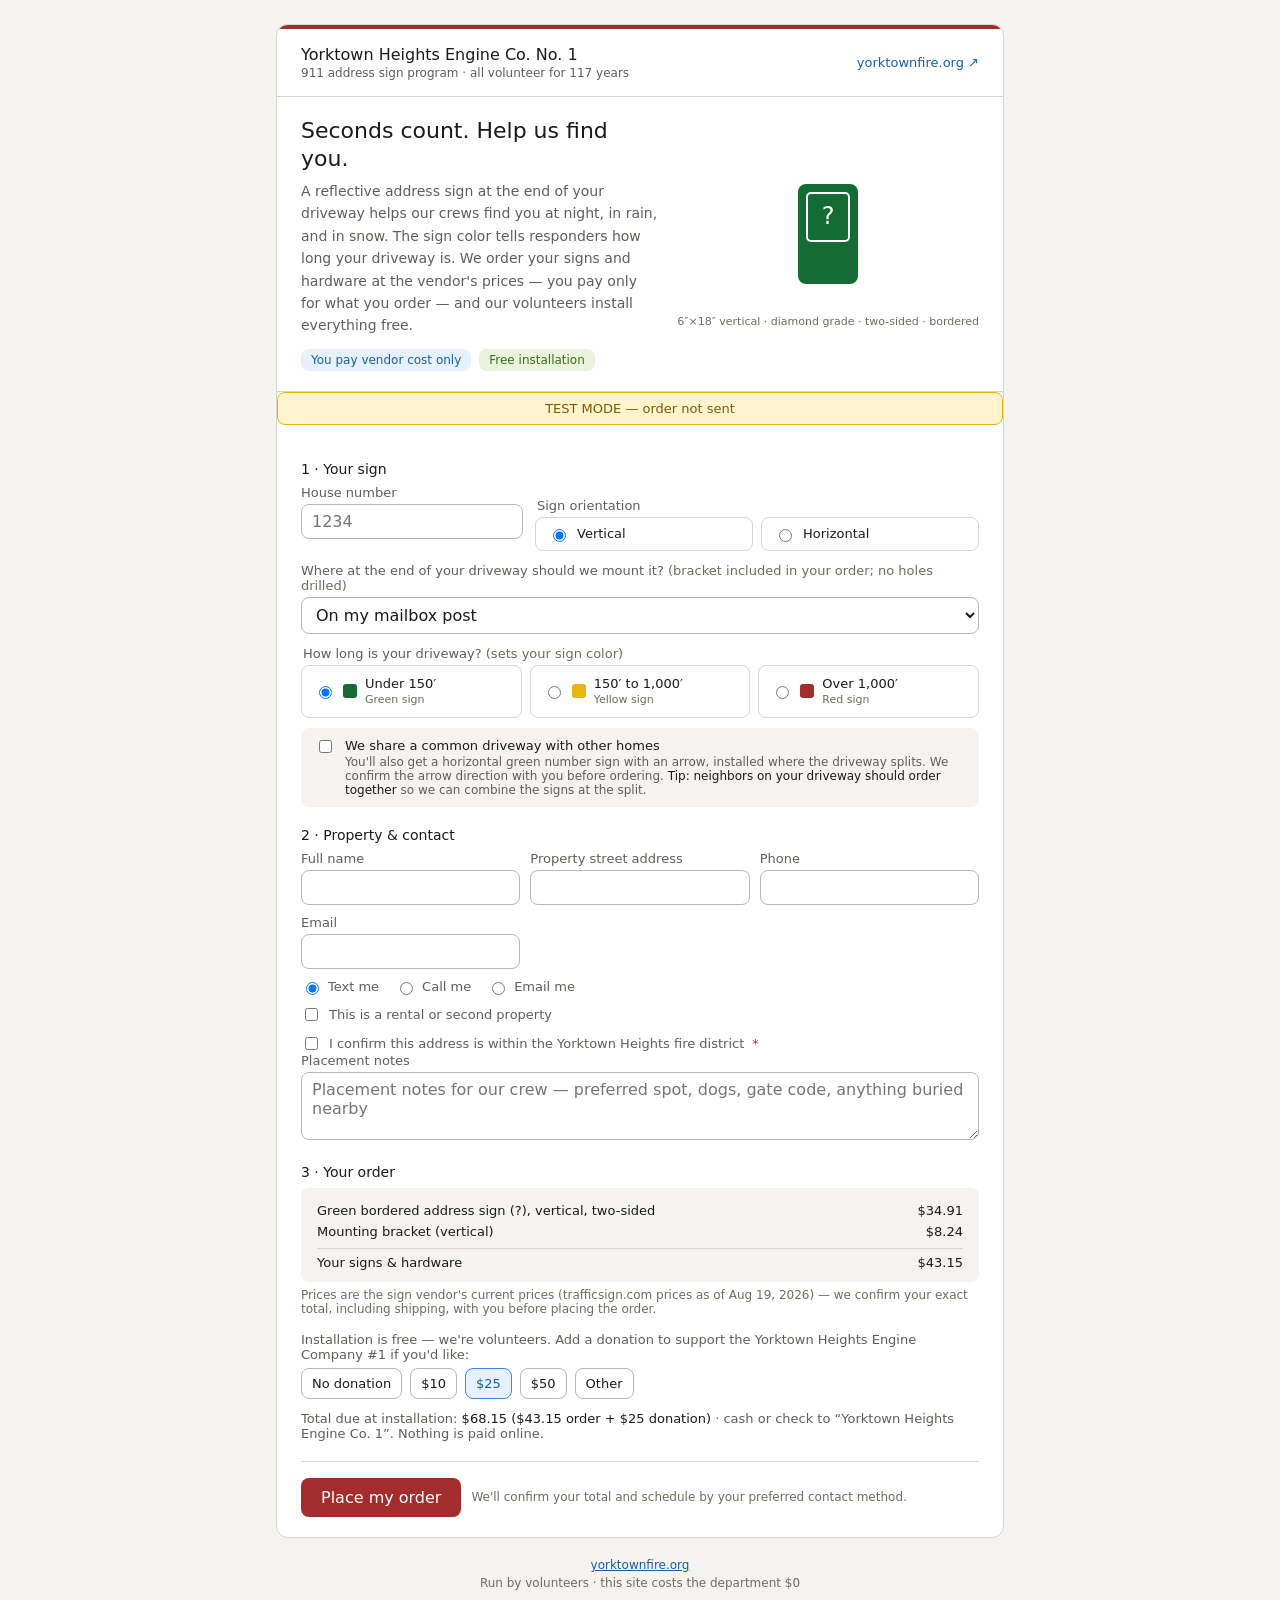
==== index.html @ a224de1f "Make blue relay markers an optional purchase Markers were added automatically to every yellow- and r" ====
<!doctype html>
<html lang="en">
<head>
<meta charset="utf-8">
<meta name="viewport" content="width=device-width, initial-scale=1">
<title>911 Address Signs — Yorktown Heights Engine Co. No. 1</title>
<meta name="description" content="Order a reflective 911 address sign for your driveway from Yorktown Heights Engine Co. No. 1. You pay vendor cost only — installation is free.">
<link rel="icon" href="data:image/svg+xml,%3Csvg xmlns='http://www.w3.org/2000/svg' viewBox='0 0 32 32'%3E%3Crect x='10' y='2' width='12' height='28' rx='2' fill='%23156B34'/%3E%3Crect x='12' y='4' width='8' height='24' rx='1' fill='none' stroke='%23fff' stroke-width='1.5'/%3E%3C/svg%3E">
<link rel="stylesheet" href="css/styles.css">
</head>
<body>

<noscript>
  <div class="noscript-banner" role="alert">
    Ordering a sign needs JavaScript turned on in your browser. Please enable JavaScript, or
    <a href="https://www.yorktownfire.org">contact the department directly</a> to place your order another way.
  </div>
</noscript>

<div class="hp" aria-hidden="true">
  <label for="contact_website">Leave this field blank</label>
  <input type="text" name="contact_website" id="contact_website" tabindex="-1" autocomplete="off" aria-hidden="true">
</div>

<div class="page">
  <div class="card">

    <header class="site-header">
      <div class="site-header-text">
        <p class="site-header-title">Yorktown Heights Engine Co. No. 1</p>
        <p class="site-header-tag">911 address sign program &middot; all volunteer for 117 years</p>
      </div>
      <a class="site-header-link" href="https://www.yorktownfire.org">yorktownfire.org ↗</a>
    </header>

    <section class="hero">
      <div class="hero-intro">
        <h1 class="hero-title">Seconds count. Help us find you.</h1>
        <p class="hero-copy">A reflective address sign at the end of your driveway helps our crews find you at night, in rain, and in snow. The sign color tells responders how long your driveway is. We order your signs and hardware at the vendor's prices &mdash; you pay only for what you order &mdash; and our volunteers install everything free.</p>
        <div class="hero-badges">
          <span class="badge badge-accent">You pay vendor cost only</span>
          <span class="badge badge-success">Free installation</span>
        </div>
      </div>
      <div class="hero-preview">
        <div class="preview-wrap">
          <div id="signprev" class="sign-preview" aria-hidden="true"></div>
        </div>
        <p id="prevcap" class="preview-caption">6&Prime;&times;18&Prime; vertical &middot; diamond grade &middot; two-sided &middot; bordered</p>
      </div>
    </section>

    <form id="orderform" class="order-form" novalidate>

      <section class="form-section">
        <h2 class="section-title">1 &middot; Your sign</h2>

        <div class="field-row">
          <div class="field field-narrow">
            <label class="field-label" for="hnum">House number</label>
            <input id="hnum" name="hnum" type="text" placeholder="1234" maxlength="5" autocomplete="off">
            <p class="field-err" data-for="hnum" hidden></p>
          </div>

          <fieldset class="field field-wide radio-fieldset">
            <legend class="field-label">Sign orientation</legend>
            <div class="radio-group">
              <label class="radio-option">
                <input type="radio" name="orient" value="v" checked> Vertical
              </label>
              <label class="radio-option">
                <input type="radio" name="orient" value="h"> Horizontal
              </label>
            </div>
          </fieldset>
        </div>

        <p id="digitwarn" class="warn-text" hidden aria-live="polite">5-digit numbers don't fit the vertical sign at 4&Prime; characters &mdash; we suggest horizontal.</p>

        <div class="field field-full">
          <label class="field-label" for="mount">Where at the end of your driveway should we mount it? <span class="muted">(bracket included in your order; no holes drilled)</span></label>
          <select id="mount" name="mount">
            <option value="mailbox">On my mailbox post</option>
            <option value="existing">On an existing post</option>
            <option value="newpost">I need a post &mdash; add one to my order (+$37.80)</option>
          </select>
        </div>

        <fieldset class="field field-full tier-fieldset">
          <legend class="field-label">How long is your driveway? <span class="muted">(sets your sign color)</span></legend>
          <div class="tier-grid">
            <label class="tier-option">
              <input type="radio" name="tier" value="green" checked>
              <span class="tier-swatch tier-swatch-green"></span>
              <span class="tier-copy">Under 150&prime;<span class="tier-sub">Green sign</span></span>
            </label>
            <label class="tier-option">
              <input type="radio" name="tier" value="yellow">
              <span class="tier-swatch tier-swatch-yellow"></span>
              <span class="tier-copy">150&prime; to 1,000&prime;<span class="tier-sub">Yellow sign</span></span>
            </label>
            <label class="tier-option">
              <input type="radio" name="tier" value="red">
              <span class="tier-swatch tier-swatch-red"></span>
              <span class="tier-copy">Over 1,000&prime;<span class="tier-sub">Red sign</span></span>
            </label>
          </div>
        </fieldset>

        <div id="lenwrap" class="conditional" hidden>
          <label class="field-label" for="dlen">Approximate driveway length (feet)</label>
          <input id="dlen" name="dlen" type="number" min="150" max="20000" step="50" placeholder="e.g. 1400" class="field-medium">
          <p class="field-err" data-for="dlen" hidden></p>
        </div>

        <div id="markerwrap" class="marker-offer" hidden>
          <label class="marker-offer-label">
            <input type="checkbox" id="markers" name="markers">
            <span class="marker-offer-copy">
              <span class="marker-offer-head">Add blue relay markers &mdash; <span id="markercount"></span>, <span id="markerprice"></span></span>
              <span class="marker-offer-body">Recommended for driveways this long. One engine can't push water all the way up a long driveway, so crews relay-pump: one engine at the road, another partway in. These blue markers sit every 1,000 feet and show arriving crews exactly where to set up, instead of guessing in the dark.</span>
              <span class="marker-offer-detail" id="markerdetail"></span>
            </span>
          </label>
        </div>

        <label class="checkbox-row">
          <input type="checkbox" id="shared" name="shared">
          <span class="checkbox-copy">We share a common driveway with other homes
            <span class="checkbox-sub">You'll also get a horizontal green number sign with an arrow, installed where the driveway splits. We confirm the arrow direction with you before ordering. <span class="checkbox-tip">Tip: neighbors on your driveway should order together</span> so we can combine the signs at the split.</span>
          </span>
        </label>
        <div id="sharedwrap" class="conditional" hidden>
          <label class="field-label" for="sharednums">House numbers sharing your driveway (if you know them)</label>
          <input type="text" id="sharednums" name="sharednums" maxlength="100" placeholder="e.g. 1236, 1238" class="field-full">
        </div>
      </section>

      <section class="form-section">
        <h2 class="section-title">2 &middot; Property &amp; contact</h2>

        <div class="contact-grid">
          <div class="field">
            <label class="field-label" for="fullname">Full name</label>
            <input type="text" id="fullname" name="fullname" autocomplete="name">
            <p class="field-err" data-for="fullname" hidden></p>
          </div>
          <div class="field">
            <label class="field-label" for="addr">Property street address</label>
            <input type="text" id="addr" name="addr" autocomplete="street-address">
            <p class="field-err" data-for="addr" hidden></p>
          </div>
          <div class="field">
            <label class="field-label" for="phone">Phone</label>
            <input type="tel" id="phone" name="phone" autocomplete="tel">
            <p class="field-err" data-for="phone" hidden></p>
          </div>
          <div class="field">
            <label class="field-label" for="email">Email</label>
            <input type="email" id="email" name="email" autocomplete="email">
            <p class="field-err" data-for="email" hidden></p>
          </div>
        </div>

        <fieldset class="contact-method-fieldset">
          <legend class="sr-only">Preferred contact method</legend>
          <div class="contact-method-row">
            <label class="radio-inline"><input type="radio" name="contactm" value="text" checked> Text me</label>
            <label class="radio-inline"><input type="radio" name="contactm" value="call"> Call me</label>
            <label class="radio-inline"><input type="radio" name="contactm" value="email"> Email me</label>
          </div>
        </fieldset>

        <label class="checkbox-inline">
          <input type="checkbox" id="rental" name="rental"> This is a rental or second property
        </label>
        <label class="checkbox-inline">
          <input type="checkbox" id="attest" name="attest"> I confirm this address is within the Yorktown Heights fire district <span class="required-mark">*</span>
        </label>
        <p class="field-err" data-for="attest" hidden></p>

        <div class="field field-full">
          <label class="field-label" for="notes">Placement notes</label>
          <textarea id="notes" name="notes" maxlength="1000" placeholder="Placement notes for our crew — preferred spot, dogs, gate code, anything buried nearby"></textarea>
        </div>
      </section>

      <section class="form-section">
        <h2 class="section-title">3 &middot; Your order</h2>

        <div id="summary" class="summary-box" aria-live="polite"></div>
        <p class="price-note">Prices are the sign vendor's current prices<span id="pricesasof"></span> &mdash; we confirm your exact total, including shipping, with you before placing the order.</p>

        <p class="donation-intro">Installation is free &mdash; we're volunteers. Add a donation to support the Yorktown Heights Engine Company #1 if you'd like:</p>
        <div id="dtiers" class="donation-tiers" role="group" aria-label="Donation amount">
          <button type="button" class="donation-btn" data-d="0">No donation</button>
          <button type="button" class="donation-btn" data-d="10">$10</button>
          <button type="button" class="donation-btn" data-d="25" id="defdon">$25</button>
          <button type="button" class="donation-btn" data-d="50">$50</button>
          <button type="button" class="donation-btn" data-d="-1">Other</button>
        </div>
        <div class="field field-medium">
          <label class="field-label sr-only" for="donother">Custom donation amount</label>
          <input type="number" id="donother" name="donother" min="1" max="10000" placeholder="Custom amount $" hidden>
          <p class="field-err" data-for="donother" hidden></p>
        </div>

        <p class="total-line">Total due at installation: <span id="total" aria-live="polite"></span> &middot; cash or check to &ldquo;Yorktown Heights Engine Co. 1&rdquo;. Nothing is paid online.</p>
      </section>

      <div id="formerr" class="form-err" hidden aria-live="polite"></div>

      <div class="submit-row">
        <button type="submit" id="submitbtn" class="submit-btn">Place my order</button>
        <span class="submit-help">We'll confirm your total and schedule by your preferred contact method.</span>
      </div>

      <div id="successpanel" class="success-panel" hidden aria-live="polite">
        <h2 class="success-heading">Order received &mdash; thank you</h2>
        <p class="success-orderid">Order <strong id="successOrderId"></strong></p>
        <ul id="successItems" class="success-items"></ul>
        <p class="success-next"><strong>What happens next:</strong> we'll confirm your exact total, including shipping, before we place your vendor order. Payment is cash or check at installation, payable to &ldquo;Yorktown Heights Engine Co. 1.&rdquo; We'll reach out using your preferred contact method to schedule.</p>
        <p id="paylink" class="success-paylink" hidden></p>
      </div>

      <div id="softpanel" class="soft-panel" hidden aria-live="polite">
        <h2 class="soft-heading">Order submitted</h2>
        <p>Your order looks like it went through, but we couldn't confirm it right away. If you don't get a confirmation email within 15 minutes, please <span id="softContactFallback"></span>get in touch so we can make sure it was received.</p>
      </div>

    </form>
  </div>

  <footer class="site-footer">
    <a href="https://www.yorktownfire.org">yorktownfire.org</a>
    <p>Run by volunteers &middot; this site costs the department $0</p>
  </footer>
</div>

<script src="js/config.js"></script>
<script src="js/app.js" defer></script>
</body>
</html>
---- css/styles.css ----
/* ============================================================
   YHEC1 911 Address Sign Portal — styles
   Mobile-first. Colors match approved mockup v4.
   ============================================================ */

:root {
  --surface-1: #f4f3ef;
  --surface-2: #fff;
  --border: #d7d5cd;
  --border-strong: #b9b7ae;
  --border-accent: #378ADD;
  --bg-accent: #E6F1FB;
  --text-accent: #185FA5;
  --bg-success: #EAF3DE;
  --text-success: #3B6D11;
  --text-primary: #1a1a18;
  --text-secondary: #5f5e5a;
  --text-muted: #6e6c60; /* darkened from mockup's #8a887f to clear 4.5:1 AA on white at small sizes */
  --text-warning: #854F0B;
  --text-danger: #A32D2D;
  --radius: 8px;

  --tier-green: #156B34;
  --tier-yellow: #E8B60A;
  --tier-red: #A32D2D;
}

* { box-sizing: border-box; }

html { -webkit-text-size-adjust: 100%; }

body {
  margin: 0;
  font-family: system-ui, -apple-system, "Segoe UI", Roboto, sans-serif;
  color: var(--text-primary);
  background: var(--surface-1);
  overflow-x: hidden;
}

a { color: var(--text-accent); }

.sr-only {
  position: absolute;
  width: 1px; height: 1px;
  padding: 0; margin: -1px;
  overflow: hidden;
  clip: rect(0, 0, 0, 0);
  white-space: nowrap;
  border: 0;
}

/* focus visibility */
a:focus-visible,
button:focus-visible,
input:focus-visible,
select:focus-visible,
textarea:focus-visible {
  outline: 3px solid var(--border-accent);
  outline-offset: 2px;
}

/* ---------- noscript banner ---------- */

.noscript-banner {
  background: var(--text-danger);
  color: #fff;
  text-align: center;
  padding: 12px 16px;
  font-size: 14px;
}
.noscript-banner a { color: #fff; text-decoration: underline; }

/* ---------- honeypot (off-screen, not display:none) ---------- */

.hp {
  position: absolute;
  left: -5000px;
  top: -5000px;
  width: 1px;
  height: 1px;
  overflow: hidden;
}

/* ---------- layout shell ---------- */

.page {
  max-width: 760px;
  margin: 0 auto;
  padding: 12px;
}

.card {
  background: var(--surface-2);
  border: 0.5px solid var(--border);
  border-radius: 12px;
  overflow: hidden;
}

/* ---------- header ---------- */

.site-header {
  border-top: 4px solid var(--text-danger);
  padding: 16px;
  display: flex;
  flex-direction: column;
  gap: 8px;
  border-bottom: 0.5px solid var(--border);
}

.site-header-title {
  margin: 0;
  font-size: 16px;
  font-weight: 500;
}

.site-header-tag {
  margin: 2px 0 0;
  font-size: 12px;
  color: var(--text-secondary);
}

.site-header-link {
  font-size: 13px;
  text-decoration: none;
  align-self: flex-start;
}
.site-header-link:hover { text-decoration: underline; }

/* ---------- hero ---------- */

.hero {
  display: flex;
  flex-direction: column-reverse;
  gap: 20px;
  padding: 20px 16px;
  border-bottom: 0.5px solid var(--border);
}

.hero-title {
  margin: 0 0 8px;
  font-size: 20px;
  font-weight: 500;
  line-height: 1.25;
}

.hero-copy {
  margin: 0 0 12px;
  font-size: 14px;
  color: var(--text-secondary);
  line-height: 1.6;
}

.hero-badges {
  display: flex;
  gap: 8px;
  flex-wrap: wrap;
}

.badge {
  font-size: 12px;
  padding: 4px 10px;
  border-radius: var(--radius);
}
.badge-accent { background: var(--bg-accent); color: var(--text-accent); }
.badge-success { background: var(--bg-success); color: var(--text-success); }

.hero-preview {
  text-align: center;
}

.preview-wrap {
  display: flex;
  justify-content: center;
  align-items: center;
  min-height: 150px;
}

.sign-preview {
  background: var(--tier-green);
  border-radius: 8px;
  padding: 8px;
  min-width: 60px;
  min-height: 100px;
}

.preview-caption {
  margin: 6px 0 0;
  font-size: 11px;
  color: var(--text-muted);
}

/* ---------- form shell ---------- */

.order-form {
  padding: 20px 16px;
  display: flex;
  flex-direction: column;
  gap: 20px;
}

.form-section { min-width: 0; }

.section-title {
  margin: 0 0 8px;
  font-size: 14px;
  font-weight: 500;
}

/* ---------- generic field styles ---------- */

label { cursor: pointer; }

.field-label {
  font-size: 13px;
  color: var(--text-secondary);
  display: block;
  margin-bottom: 4px;
  cursor: default;
}

input, select, textarea, button {
  font: inherit;
  padding: 7px 10px;
  border: 1px solid var(--border-strong);
  border-radius: 8px;
  background: #fff;
  color: var(--text-primary);
}

input, select, textarea {
  width: 100%;
}

/* Radios and checkboxes must keep their intrinsic size — the 100% width
   above would stretch them into wide invisible click targets that push
   their labels apart and break click alignment. */
input[type="radio"], input[type="checkbox"] {
  width: auto;
  padding: 0;
  flex: none;
}

textarea {
  min-height: 68px;
  resize: vertical;
}

button { cursor: pointer; }

fieldset {
  border: none;
  padding: 0;
  margin: 0 0 12px;
}

.field { margin-bottom: 12px; }
.field:last-child { margin-bottom: 0; }
.field-full { width: 100%; }
.field-medium { max-width: 220px; width: 100%; }
.field-narrow input { width: 100%; }

.field-row {
  display: flex;
  flex-direction: column;
  gap: 12px;
  margin-bottom: 12px;
}

.warn-text {
  margin: -4px 0 12px;
  font-size: 12px;
  color: var(--text-warning);
}

.muted { color: var(--text-muted); }

.required-mark { color: var(--text-danger); }

/* ---------- radio / checkbox groups ---------- */

.radio-group {
  display: flex;
  gap: 8px;
}

.radio-option {
  flex: 1;
  display: flex;
  gap: 8px;
  align-items: center;
  border: 0.5px solid var(--border);
  border-radius: var(--radius);
  padding: 8px 12px;
  font-size: 13px;
}

.radio-fieldset { margin-bottom: 0; }

.tier-fieldset { margin-bottom: 0; }

.tier-grid {
  display: grid;
  grid-template-columns: 1fr;
  gap: 8px;
}

.tier-option {
  display: flex;
  gap: 8px;
  align-items: center;
  border: 0.5px solid var(--border);
  border-radius: var(--radius);
  padding: 10px 12px;
  font-size: 13px;
}

.tier-swatch {
  width: 14px;
  height: 14px;
  border-radius: 3px;
  flex: none;
}
.tier-swatch-green { background: var(--tier-green); }
.tier-swatch-yellow { background: var(--tier-yellow); }
.tier-swatch-red { background: var(--tier-red); }

.tier-copy { line-height: 1.3; }

.tier-sub {
  display: block;
  font-size: 11px;
  color: var(--text-muted);
}

.conditional { margin-top: 10px; }

.checkbox-row {
  display: flex;
  gap: 10px;
  align-items: flex-start;
  margin-top: 10px;
  background: var(--surface-1);
  border-radius: var(--radius);
  padding: 10px 14px;
  font-size: 13px;
}
.checkbox-row input { width: auto; margin-top: 2px; flex: none; }

.checkbox-sub {
  display: block;
  font-size: 12px;
  color: var(--text-secondary);
  margin-top: 2px;
}

.checkbox-tip {
  font-weight: 500;
  color: var(--text-primary);
}

/* Optional blue-relay-marker offer. Tinted rather than plain like the
   shared-driveway row, because this one costs money and should read as an
   offer the resident consciously accepts, not another checkbox to skim. */
.marker-offer {
  margin-top: 10px;
  background: var(--bg-accent);
  border: 0.5px solid var(--border-accent);
  border-radius: var(--radius);
  padding: 12px 14px;
}

.marker-offer-label {
  display: flex;
  gap: 10px;
  align-items: flex-start;
  font-size: 13px;
  cursor: pointer;
}
.marker-offer-label input { width: auto; margin-top: 3px; flex: none; }

.marker-offer-head {
  font-weight: 500;
  color: var(--text-accent);
}

.marker-offer-body {
  display: block;
  font-size: 12px;
  color: var(--text-secondary);
  margin-top: 3px;
  line-height: 1.5;
}

.marker-offer-detail {
  display: block;
  font-size: 12px;
  color: var(--text-muted);
  margin-top: 4px;
}

/* ---------- section 2: contact ---------- */

.contact-grid {
  display: grid;
  grid-template-columns: 1fr;
  gap: 10px;
  margin-bottom: 10px;
}
.contact-grid .field { margin-bottom: 0; }

.contact-method-fieldset { margin-bottom: 10px; }

.contact-method-row {
  display: flex;
  gap: 16px;
  flex-wrap: wrap;
  font-size: 13px;
  color: var(--text-secondary);
}

.radio-inline {
  display: flex;
  gap: 6px;
  align-items: center;
}
.radio-inline input { width: auto; }

.checkbox-inline {
  display: flex;
  gap: 8px;
  align-items: center;
  margin-top: 10px;
  font-size: 13px;
  color: var(--text-secondary);
}
.checkbox-inline input { width: auto; flex: none; }

/* ---------- section 3: order summary ---------- */

.summary-box {
  background: var(--surface-1);
  border-radius: var(--radius);
  padding: 12px 16px;
  font-size: 13px;
}

.price-note {
  margin: 6px 0 0;
  font-size: 12px;
  color: var(--text-muted);
}

.donation-intro {
  margin: 16px 0 6px;
  font-size: 13px;
  color: var(--text-secondary);
}

.donation-tiers {
  display: flex;
  gap: 8px;
  flex-wrap: wrap;
}

.donation-btn {
  font-size: 13px;
}

.donation-btn.selected {
  border-color: var(--border-accent);
  background: var(--bg-accent);
  color: var(--text-accent);
}

.total-line {
  margin: 12px 0 0;
  font-size: 13px;
  color: var(--text-secondary);
}
.total-line #total {
  font-weight: 500;
  color: var(--text-primary);
}

/* ---------- errors ---------- */

.field-err {
  margin: 4px 0 0;
  font-size: 12px;
  color: var(--text-danger);
}

.form-err {
  background: var(--bg-success);
  background: #FBEAEA;
  border: 1px solid var(--text-danger);
  color: var(--text-danger);
  border-radius: var(--radius);
  padding: 10px 14px;
  font-size: 13px;
}
.form-err ul { margin: 4px 0 0; padding-left: 18px; }

/* ---------- submit ---------- */

.submit-row {
  display: flex;
  flex-direction: column;
  align-items: flex-start;
  gap: 10px;
  border-top: 0.5px solid var(--border);
  padding-top: 16px;
}

.submit-btn {
  background: var(--text-danger);
  color: #fff;
  border: none;
  padding: 10px 20px;
  font-weight: 500;
  border-radius: var(--radius);
}
.submit-btn:disabled {
  opacity: 0.6;
  cursor: not-allowed;
}

.submit-help {
  font-size: 12px;
  color: var(--text-muted);
}

/* ---------- success / soft panels ---------- */

.success-panel,
.soft-panel {
  border-radius: var(--radius);
  padding: 16px;
}

.success-panel {
  background: var(--bg-success);
  border: 1px solid var(--text-success);
}
.success-heading {
  margin: 0 0 8px;
  font-size: 16px;
  color: var(--text-success);
}
.success-orderid { margin: 0 0 10px; font-size: 14px; }
.success-items { margin: 0 0 12px; padding-left: 18px; font-size: 13px; }
.success-next { margin: 0 0 8px; font-size: 13px; color: var(--text-secondary); }
.success-paylink { margin: 8px 0 0; font-size: 13px; }

.soft-panel {
  background: #FFF8E6;
  border: 1px solid var(--text-warning);
}
.soft-heading {
  margin: 0 0 8px;
  font-size: 16px;
  color: var(--text-warning);
}
.soft-panel p { margin: 0; font-size: 13px; color: var(--text-secondary); }

/* ---------- footer ---------- */

.site-footer {
  text-align: center;
  padding: 20px 12px 32px;
  font-size: 12px;
  color: var(--text-muted);
}
.site-footer a { display: block; margin-bottom: 4px; }
.site-footer p { margin: 0; }

/* ============================================================
   Responsive — desktop breakpoint (~680px)
   ============================================================ */

@media (min-width: 680px) {
  .page { padding: 24px 16px; }

  .site-header {
    flex-direction: row;
    justify-content: space-between;
    align-items: center;
    padding: 16px 24px;
  }
  .site-header-link { align-self: center; }

  .hero {
    flex-direction: row;
    align-items: center;
    padding: 20px 24px;
  }
  .hero-intro { flex: 1; }
  .hero-preview { min-width: 170px; }
  .hero-title { font-size: 22px; }

  .order-form { padding: 20px 24px; }

  .field-row {
    flex-direction: row;
    align-items: flex-end;
    flex-wrap: wrap;
  }
  .field-narrow { min-width: 130px; }
  .field-wide { flex: 1; min-width: 210px; }

  .tier-grid {
    grid-template-columns: repeat(auto-fit, minmax(170px, 1fr));
  }

  .contact-grid {
    grid-template-columns: repeat(auto-fit, minmax(200px, 1fr));
  }

  .submit-row {
    flex-direction: row;
    align-items: center;
  }
}
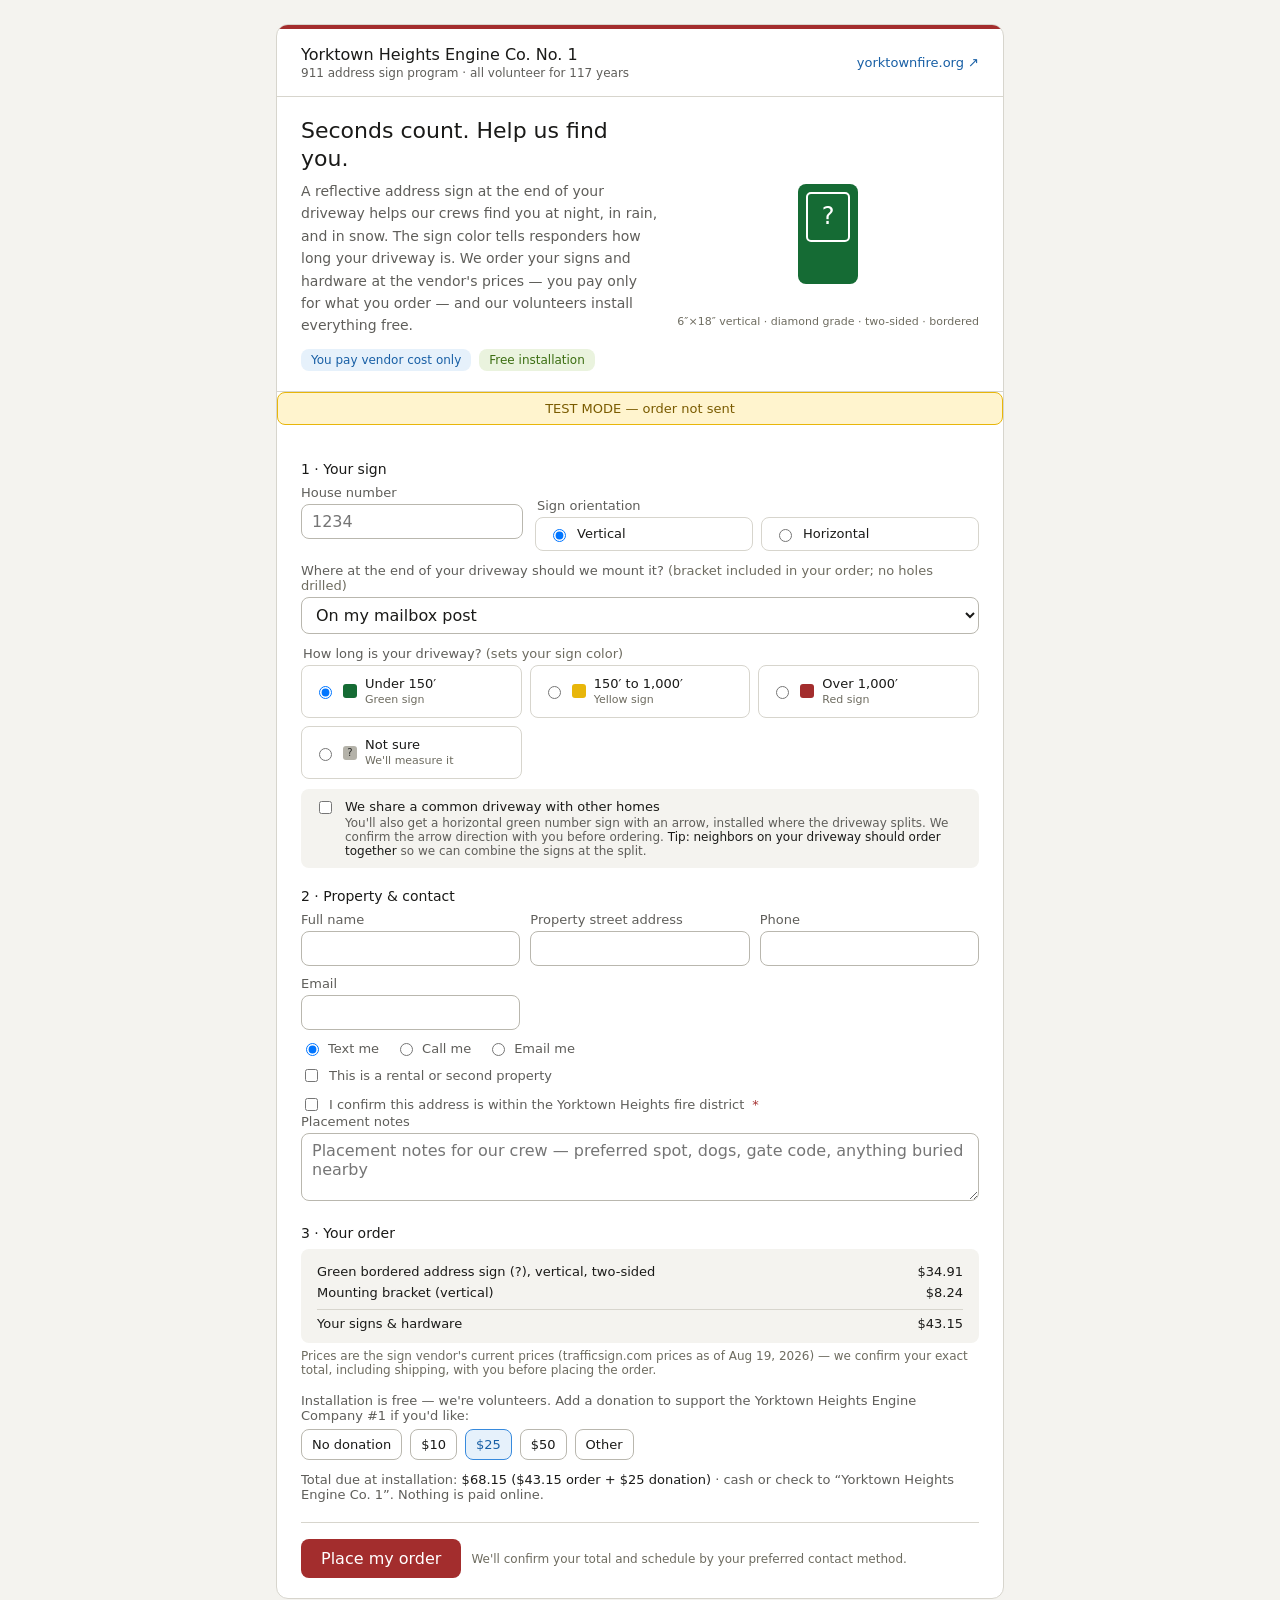
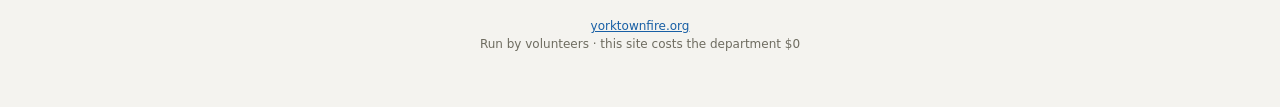
==== commit cd115469: "Add "not sure, have the fire department measure" driveway option Most residents have no idea whether" ====
--- a/index.html
+++ b/index.html
@@ -104,8 +104,18 @@
               <span class="tier-swatch tier-swatch-red"></span>
               <span class="tier-copy">Over 1,000&prime;<span class="tier-sub">Red sign</span></span>
             </label>
+            <label class="tier-option">
+              <input type="radio" name="tier" value="unsure">
+              <span class="tier-swatch tier-swatch-unsure" aria-hidden="true">?</span>
+              <span class="tier-copy">Not sure<span class="tier-sub">We'll measure it</span></span>
+            </label>
           </div>
         </fieldset>
+
+        <div id="measurenote" class="measure-note" hidden>
+          No problem &mdash; we'll measure your driveway when we come out and pick the right color then. Your price doesn't change: every sign costs the same whatever color it ends up.
+          <span class="measure-note-line">If it turns out to run over 1,000 feet, we'll talk with you about optional blue relay markers (about $34.91 each) before ordering anything.</span>
+        </div>
 
         <div id="lenwrap" class="conditional" hidden>
           <label class="field-label" for="dlen">Approximate driveway length (feet)</label>
--- a/css/styles.css
+++ b/css/styles.css
@@ -324,6 +324,29 @@
 .tier-swatch-yellow { background: var(--tier-yellow); }
 .tier-swatch-red { background: var(--tier-red); }
 
+/* "Not sure" has no colour yet, so its swatch carries a question mark
+   instead of standing in for a sign the resident would actually receive. */
+.tier-swatch-unsure {
+  background: #B4B2A9;
+  color: #2C2C2A;
+  font-size: 10px;
+  font-weight: 500;
+  line-height: 14px;
+  text-align: center;
+}
+
+.measure-note {
+  margin-top: 10px;
+  background: var(--surface-1);
+  border-radius: var(--radius);
+  padding: 12px 14px;
+  font-size: 13px;
+  color: var(--text-secondary);
+  line-height: 1.55;
+}
+
+.measure-note-line { display: block; margin-top: 6px; }
+
 .tier-copy { line-height: 1.3; }
 
 .tier-sub {
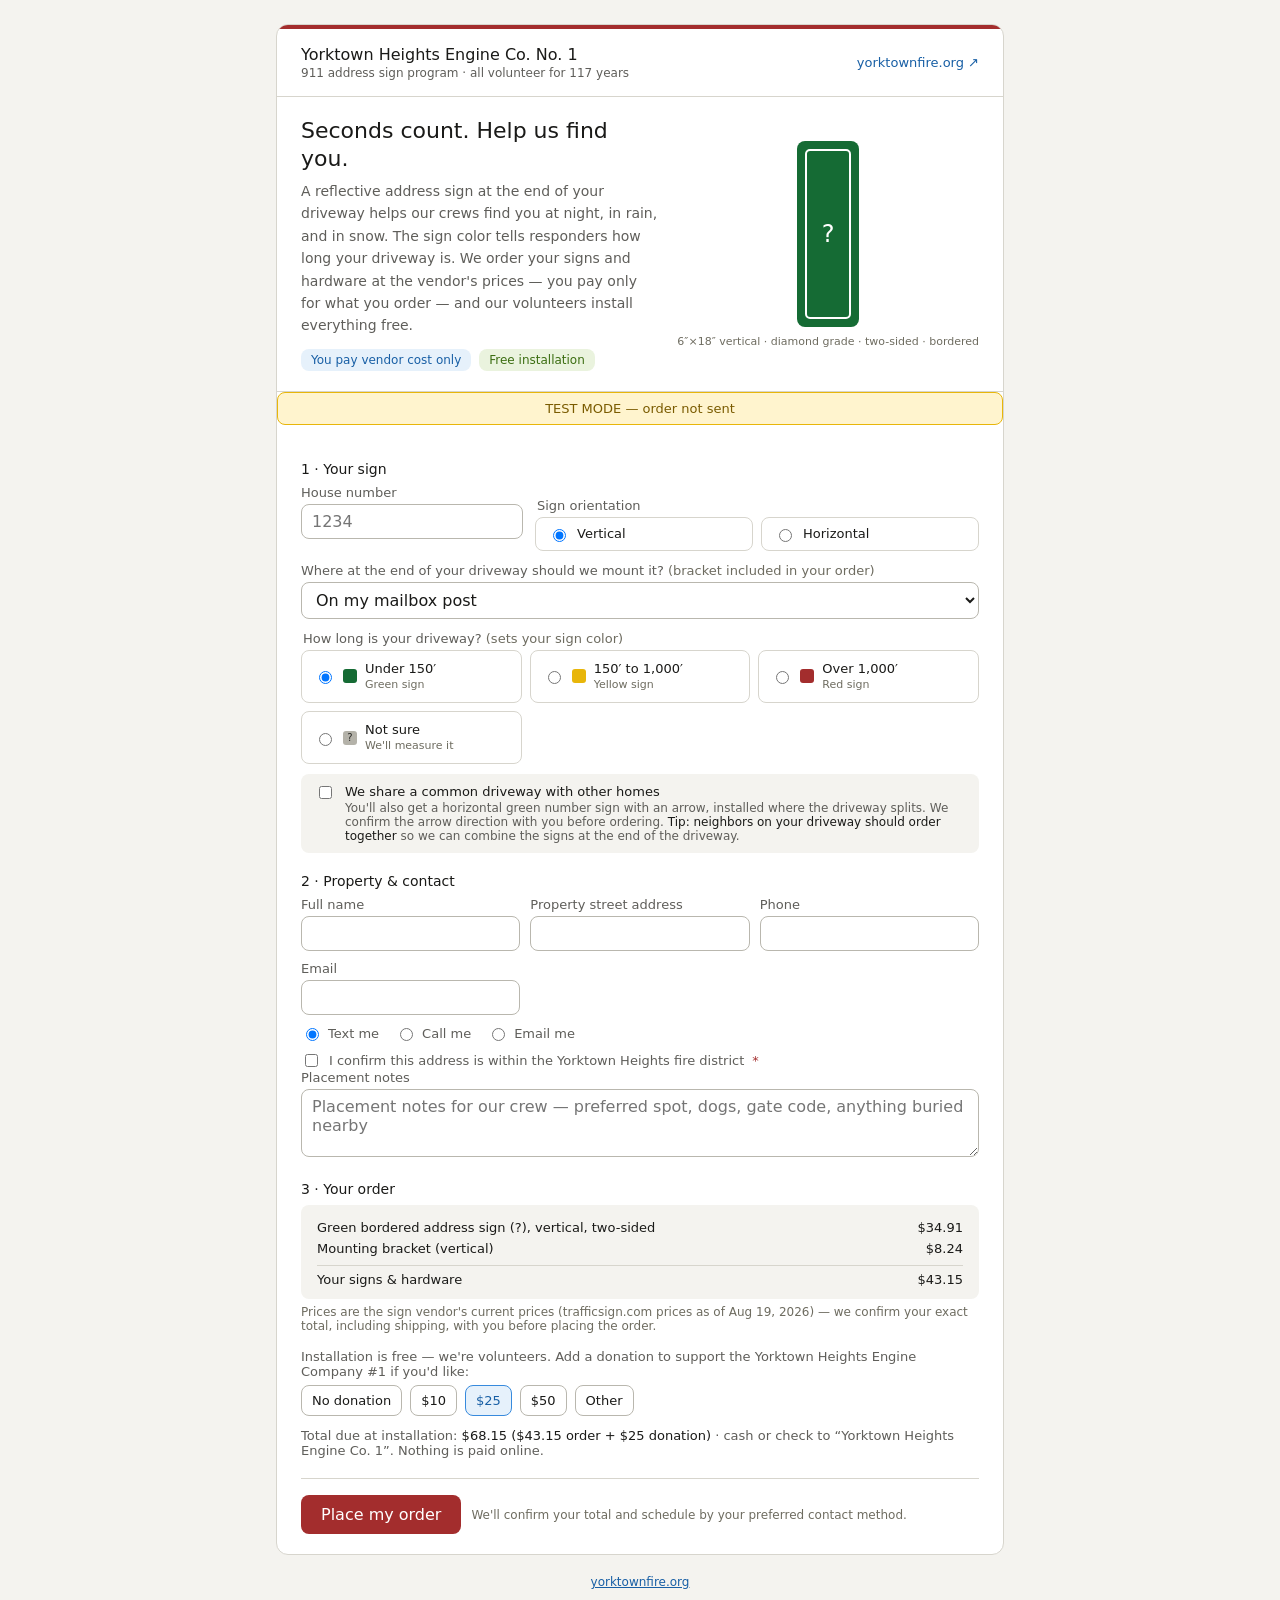
==== commit 3d2fe643: "Fix horizontal sign preview, drop rental flag, make neighbor field act Four fixes from a review of t" ====
--- a/index.html
+++ b/index.html
@@ -78,7 +78,7 @@
         <p id="digitwarn" class="warn-text" hidden aria-live="polite">5-digit numbers don't fit the vertical sign at 4&Prime; characters &mdash; we suggest horizontal.</p>
 
         <div class="field field-full">
-          <label class="field-label" for="mount">Where at the end of your driveway should we mount it? <span class="muted">(bracket included in your order; no holes drilled)</span></label>
+          <label class="field-label" for="mount">Where at the end of your driveway should we mount it? <span class="muted">(bracket included in your order)</span></label>
           <select id="mount" name="mount">
             <option value="mailbox">On my mailbox post</option>
             <option value="existing">On an existing post</option>
@@ -137,12 +137,20 @@
         <label class="checkbox-row">
           <input type="checkbox" id="shared" name="shared">
           <span class="checkbox-copy">We share a common driveway with other homes
-            <span class="checkbox-sub">You'll also get a horizontal green number sign with an arrow, installed where the driveway splits. We confirm the arrow direction with you before ordering. <span class="checkbox-tip">Tip: neighbors on your driveway should order together</span> so we can combine the signs at the split.</span>
+            <span class="checkbox-sub">You'll also get a horizontal green number sign with an arrow, installed where the driveway splits. We confirm the arrow direction with you before ordering. <span class="checkbox-tip">Tip: neighbors on your driveway should order together</span> so we can combine the signs at the end of the driveway.</span>
           </span>
         </label>
         <div id="sharedwrap" class="conditional" hidden>
           <label class="field-label" for="sharednums">House numbers sharing your driveway (if you know them)</label>
           <input type="text" id="sharednums" name="sharednums" maxlength="100" placeholder="e.g. 1236, 1238" class="field-full">
+          <div id="sharedprompt" class="shared-prompt" hidden>
+            <p class="shared-prompt-head" id="sharedpromptHead"></p>
+            <p class="shared-prompt-body">Every home on a shared driveway needs its own sign and its own arrow, so each household places its own order. Send them this page:</p>
+            <div class="shared-prompt-linkrow">
+              <code class="shared-prompt-link" id="sharedpromptUrl"></code>
+              <button type="button" class="shared-prompt-copy" id="sharedpromptCopy">Copy link</button>
+            </div>
+          </div>
         </div>
       </section>
 
@@ -181,9 +189,6 @@
           </div>
         </fieldset>
 
-        <label class="checkbox-inline">
-          <input type="checkbox" id="rental" name="rental"> This is a rental or second property
-        </label>
         <label class="checkbox-inline">
           <input type="checkbox" id="attest" name="attest"> I confirm this address is within the Yorktown Heights fire district <span class="required-mark">*</span>
         </label>
@@ -243,7 +248,6 @@
 
   <footer class="site-footer">
     <a href="https://www.yorktownfire.org">yorktownfire.org</a>
-    <p>Run by volunteers &middot; this site costs the department $0</p>
   </footer>
 </div>
 
--- a/css/styles.css
+++ b/css/styles.css
@@ -172,16 +172,24 @@
   display: flex;
   justify-content: center;
   align-items: center;
-  min-height: 150px;
+  min-height: 190px;
 }
 
 .sign-preview {
   background: var(--tier-green);
   border-radius: 8px;
   padding: 8px;
-  min-width: 60px;
-  min-height: 100px;
-}
+  display: flex;
+  align-items: center;
+  justify-content: center;
+  box-sizing: border-box;
+}
+
+/* Both real signs are 1:3 — 6"×18" vertical, 18"×6" horizontal. Sizing the
+   preview to the true proportion keeps the number band centred in the sign
+   the way it is actually printed, rather than floating at one end. */
+.sign-preview-v { width: 62px; height: 186px; }
+.sign-preview-h { width: 186px; height: 62px; }
 
 .preview-caption {
   margin: 6px 0 0;
@@ -346,6 +354,51 @@
 }
 
 .measure-note-line { display: block; margin-top: 6px; }
+
+/* Shown once a resident lists neighbours, to set the expectation that
+   listing them records who to expect — it does not order their signs. */
+.shared-prompt {
+  margin-top: 10px;
+  background: var(--surface-1);
+  border-radius: var(--radius);
+  padding: 12px 14px;
+  font-size: 13px;
+  line-height: 1.55;
+}
+
+.shared-prompt-head {
+  margin: 0;
+  font-weight: 500;
+  color: var(--text-primary);
+}
+
+.shared-prompt-body {
+  margin: 4px 0 0;
+  color: var(--text-secondary);
+}
+
+.shared-prompt-linkrow {
+  display: flex;
+  gap: 8px;
+  align-items: center;
+  flex-wrap: wrap;
+  margin-top: 8px;
+}
+
+.shared-prompt-link {
+  font-size: 12px;
+  background: var(--surface-2);
+  border: 0.5px solid var(--border);
+  border-radius: var(--radius);
+  padding: 5px 9px;
+  word-break: break-all;
+}
+
+.shared-prompt-copy {
+  font-size: 12px;
+  padding: 5px 12px;
+  white-space: nowrap;
+}
 
 .tier-copy { line-height: 1.3; }
 
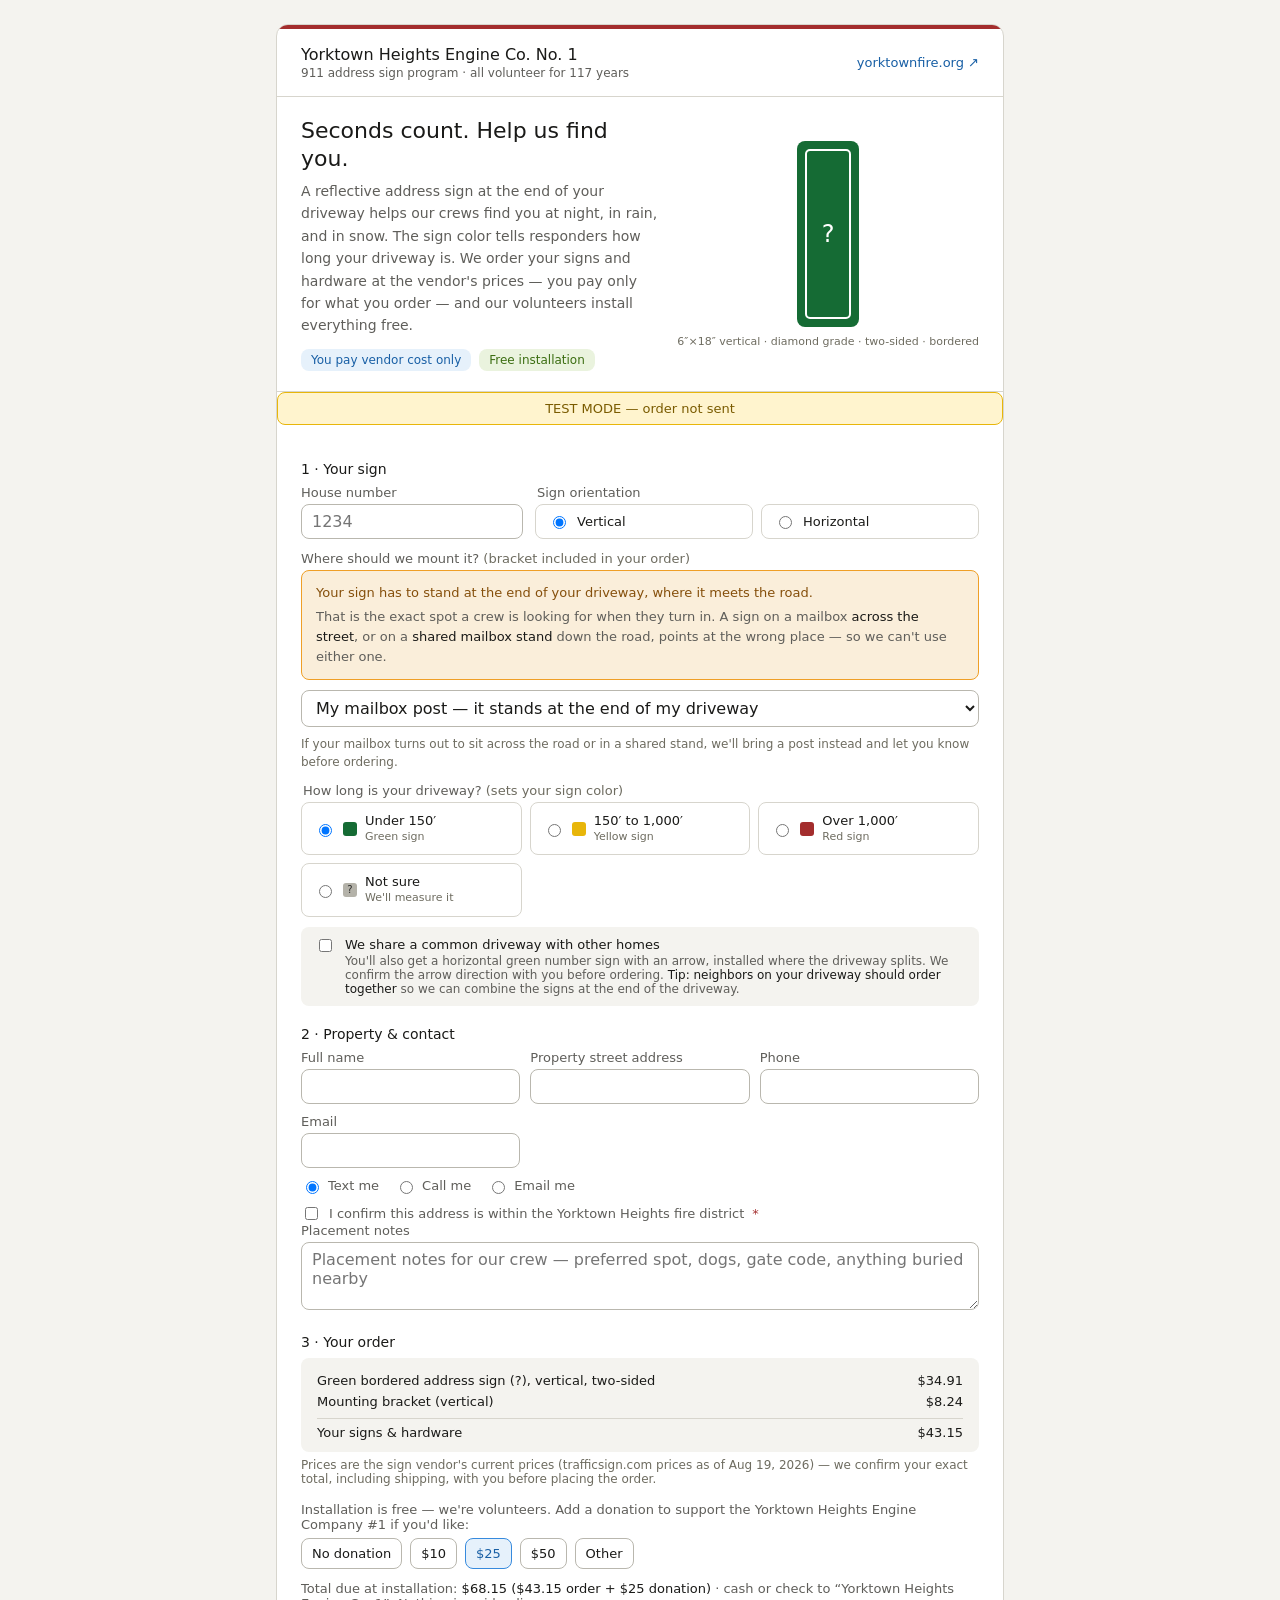
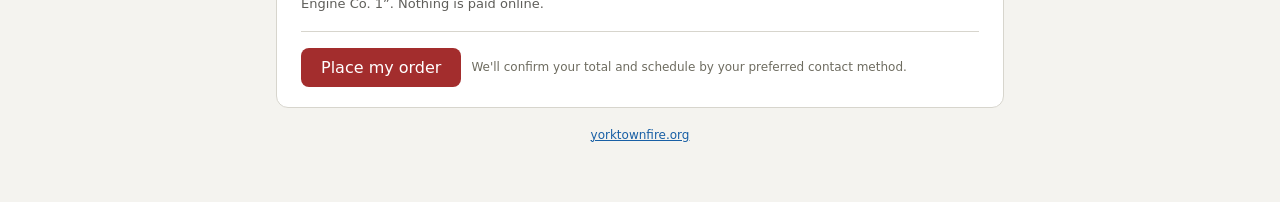
==== commit d3affd47: "State plainly that the sign must stand at the end of the driveway The mounting question offered "On " ====
--- a/index.html
+++ b/index.html
@@ -78,12 +78,17 @@
         <p id="digitwarn" class="warn-text" hidden aria-live="polite">5-digit numbers don't fit the vertical sign at 4&Prime; characters &mdash; we suggest horizontal.</p>
 
         <div class="field field-full">
-          <label class="field-label" for="mount">Where at the end of your driveway should we mount it? <span class="muted">(bracket included in your order)</span></label>
+          <label class="field-label" for="mount">Where should we mount it? <span class="muted">(bracket included in your order)</span></label>
+          <div class="mount-rule">
+            <span class="mount-rule-head">Your sign has to stand at the end of your driveway, where it meets the road.</span>
+            <span class="mount-rule-body">That is the exact spot a crew is looking for when they turn in. A sign on a mailbox <strong>across the street</strong>, or on a <strong>shared mailbox stand</strong> down the road, points at the wrong place &mdash; so we can't use either one.</span>
+          </div>
           <select id="mount" name="mount">
-            <option value="mailbox">On my mailbox post</option>
-            <option value="existing">On an existing post</option>
-            <option value="newpost">I need a post &mdash; add one to my order (+$37.80)</option>
+            <option value="mailbox">My mailbox post &mdash; it stands at the end of my driveway</option>
+            <option value="existing">Another post already at the end of my driveway</option>
+            <option value="newpost">Nothing there to mount to &mdash; bring a post (+$37.80)</option>
           </select>
+          <p class="mount-hint" id="mounthint"></p>
         </div>
 
         <fieldset class="field field-full tier-fieldset">
--- a/css/styles.css
+++ b/css/styles.css
@@ -16,6 +16,8 @@
   --text-primary: #1a1a18;
   --text-secondary: #5f5e5a;
   --text-muted: #6e6c60; /* darkened from mockup's #8a887f to clear 4.5:1 AA on white at small sizes */
+  --bg-warning: #FAEEDA;
+  --border-warning: #EF9F27;
   --text-warning: #854F0B;
   --text-danger: #A32D2D;
   --radius: 8px;
@@ -273,6 +275,10 @@
   gap: 12px;
   margin-bottom: 12px;
 }
+/* The row's own gap spaces these, so .field's bottom margin would double it
+   when stacked — and when side by side it desyncs the two columns, because
+   flex alignment measures margin boxes. */
+.field-row > .field { margin-bottom: 0; }
 
 .warn-text {
   margin: -4px 0 12px;
@@ -300,6 +306,10 @@
   border-radius: var(--radius);
   padding: 8px 12px;
   font-size: 13px;
+  /* Match the height of a text input so these line up with the house-number
+     box when the two sit side by side. */
+  min-height: 35px;
+  box-sizing: border-box;
 }
 
 .radio-fieldset { margin-bottom: 0; }
@@ -354,6 +364,38 @@
 }
 
 .measure-note-line { display: block; margin-top: 6px; }
+
+/* A sign on the wrong post marks the wrong place, so this constraint is
+   stated up front rather than left for the crew to discover on arrival. */
+.mount-rule {
+  background: var(--bg-warning);
+  border: 0.5px solid var(--border-warning);
+  border-radius: var(--radius);
+  padding: 12px 14px;
+  margin-bottom: 10px;
+  font-size: 13px;
+  line-height: 1.55;
+}
+
+.mount-rule-head {
+  font-weight: 500;
+  color: var(--text-warning);
+}
+
+.mount-rule-body {
+  display: block;
+  color: var(--text-secondary);
+  margin-top: 4px;
+}
+
+.mount-rule-body strong { font-weight: 500; color: var(--text-primary); }
+
+.mount-hint {
+  margin: 8px 0 0;
+  font-size: 12px;
+  color: var(--text-muted);
+  line-height: 1.5;
+}
 
 /* Shown once a resident lists neighbours, to set the expectation that
    listing them records who to expect — it does not order their signs. */
@@ -678,7 +720,11 @@
 
   .field-row {
     flex-direction: row;
-    align-items: flex-end;
+    /* Top-aligned so the two labels share a line. flex-end aligned the
+       margin boxes instead, and .field's 12px bottom margin (which
+       .radio-fieldset zeroed out) shoved the house-number input up by
+       exactly that much. */
+    align-items: flex-start;
     flex-wrap: wrap;
   }
   .field-narrow { min-width: 130px; }
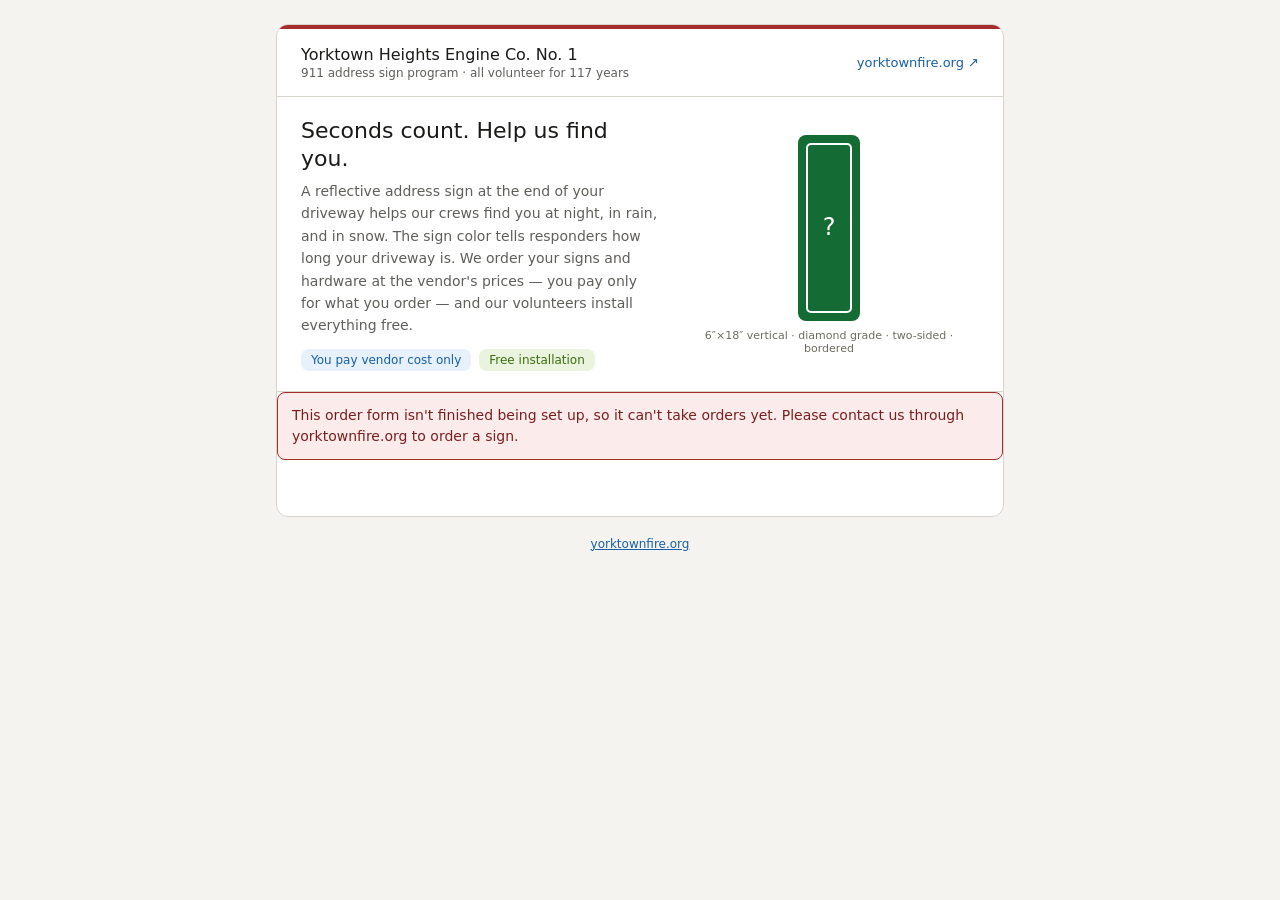
==== commit 9c032353: "Stop the failure path lying, and make silent death detectable Four hardening changes. None are visib" ====
--- a/index.html
+++ b/index.html
@@ -244,8 +244,9 @@
       </div>
 
       <div id="softpanel" class="soft-panel" hidden aria-live="polite">
-        <h2 class="soft-heading">Order submitted</h2>
-        <p>Your order looks like it went through, but we couldn't confirm it right away. If you don't get a confirmation email within 15 minutes, please <span id="softContactFallback"></span>get in touch so we can make sure it was received.</p>
+        <h2 class="soft-heading">We couldn't confirm your order</h2>
+        <p>Something went wrong between your browser and us, and we can't tell from here whether your order came through.</p>
+        <p class="soft-panel-strong"><strong>Your confirmation email is the proof.</strong> If one doesn't arrive within 15 minutes, we did not receive your order &mdash; please <span id="softContactFallback"></span> so we can take it down for you.</p>
       </div>
 
     </form>
--- a/css/styles.css
+++ b/css/styles.css
@@ -680,6 +680,8 @@
   color: var(--text-warning);
 }
 .soft-panel p { margin: 0; font-size: 13px; color: var(--text-secondary); }
+.soft-panel-strong { margin-top: 8px !important; color: var(--text-primary) !important; }
+.soft-panel-strong strong { font-weight: 500; }
 
 /* ---------- footer ---------- */
 
@@ -713,7 +715,11 @@
     padding: 20px 24px;
   }
   .hero-intro { flex: 1; }
-  .hero-preview { min-width: 170px; }
+  /* Fixed at the width of the widest state (the horizontal caption, which is
+     longer than the vertical one) so the intro paragraph never rewraps when
+     the orientation changes. Sizing to content let the column breathe by
+     14px and reflowed the copy on every toggle. */
+  .hero-preview { flex: 0 0 300px; width: 300px; }
   .hero-title { font-size: 22px; }
 
   .order-form { padding: 20px 24px; }
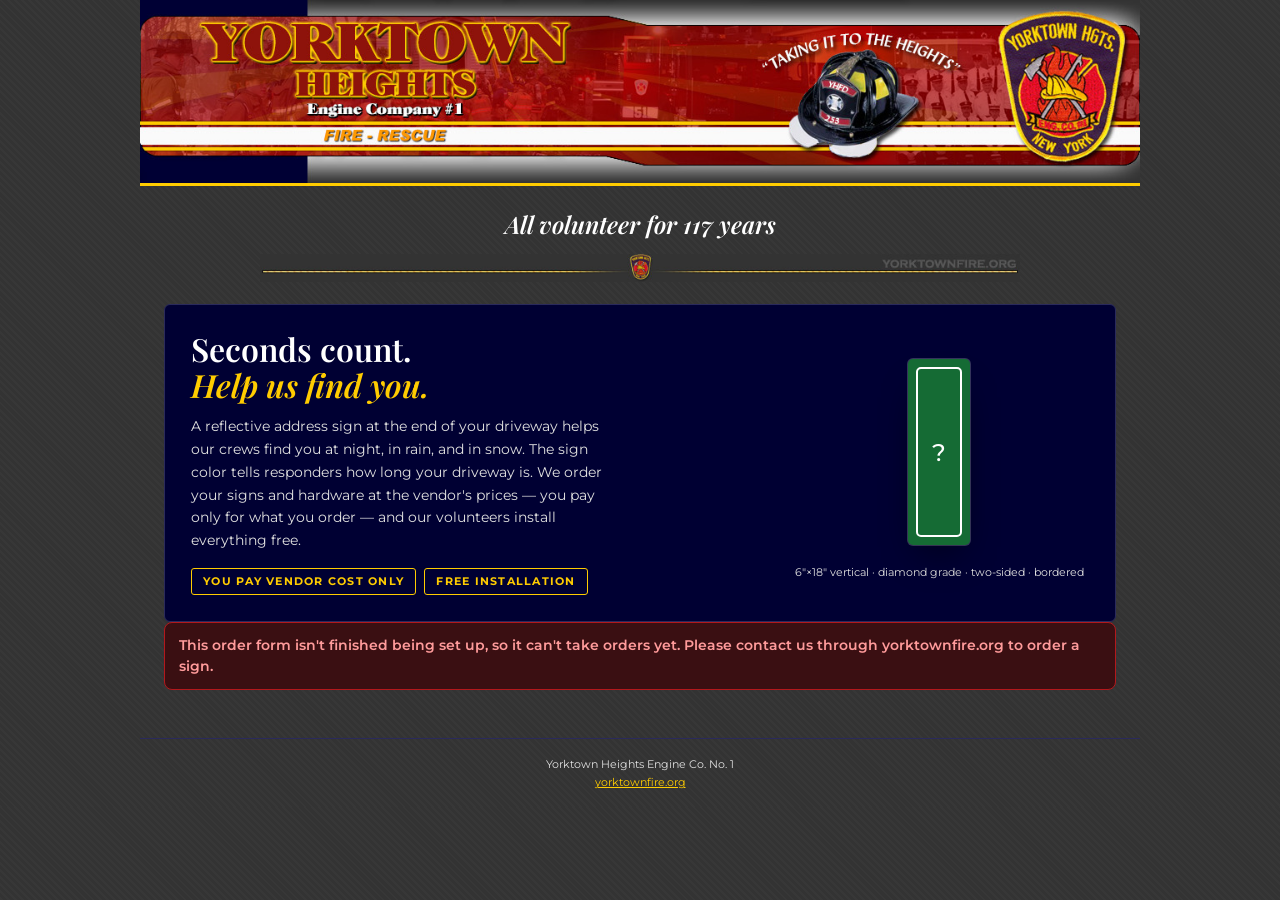
==== commit 616b5ba3: "Retheme the portal to match yorktownfire.org The portal is linked from the department site but looke" ====
--- a/index.html
+++ b/index.html
@@ -6,6 +6,9 @@
 <title>911 Address Signs — Yorktown Heights Engine Co. No. 1</title>
 <meta name="description" content="Order a reflective 911 address sign for your driveway from Yorktown Heights Engine Co. No. 1. You pay vendor cost only — installation is free.">
 <link rel="icon" href="data:image/svg+xml,%3Csvg xmlns='http://www.w3.org/2000/svg' viewBox='0 0 32 32'%3E%3Crect x='10' y='2' width='12' height='28' rx='2' fill='%23156B34'/%3E%3Crect x='12' y='4' width='8' height='24' rx='1' fill='none' stroke='%23fff' stroke-width='1.5'/%3E%3C/svg%3E">
+<link rel="preconnect" href="https://fonts.googleapis.com">
+<link rel="preconnect" href="https://fonts.gstatic.com" crossorigin>
+<link rel="stylesheet" href="https://fonts.googleapis.com/css2?family=Alfa+Slab+One&family=Montserrat:wght@400;600;700;800&family=Playfair+Display:ital,wght@0,600;1,600&display=swap">
 <link rel="stylesheet" href="css/styles.css">
 </head>
 <body>
@@ -23,19 +26,21 @@
 </div>
 
 <div class="page">
-  <div class="card">
-
-    <header class="site-header">
-      <div class="site-header-text">
-        <p class="site-header-title">Yorktown Heights Engine Co. No. 1</p>
-        <p class="site-header-tag">911 address sign program &middot; all volunteer for 117 years</p>
-      </div>
-      <a class="site-header-link" href="https://www.yorktownfire.org">yorktownfire.org ↗</a>
-    </header>
+
+  <img class="banner-img" src="assets/dept-banner.jpg" alt="Yorktown Heights Engine Company #1 — Fire, Rescue">
+  <div class="banner-css">
+    <div class="banner-css-wm">YORKTOWN HEIGHTS<small>ENGINE COMPANY #1</small></div>
+    <img class="banner-css-patch" src="assets/dept-patch.jpg" alt="">
+  </div>
+
+  <p class="tagline"><em>All volunteer for 117 years</em></p>
+  <img class="divider" src="assets/dept-divider.jpg" alt="">
+
+  <div class="content">
 
     <section class="hero">
       <div class="hero-intro">
-        <h1 class="hero-title">Seconds count. Help us find you.</h1>
+        <h1 class="hero-title">Seconds count.<br><span class="hero-title-accent">Help us find you.</span></h1>
         <p class="hero-copy">A reflective address sign at the end of your driveway helps our crews find you at night, in rain, and in snow. The sign color tells responders how long your driveway is. We order your signs and hardware at the vendor's prices &mdash; you pay only for what you order &mdash; and our volunteers install everything free.</p>
         <div class="hero-badges">
           <span class="badge badge-accent">You pay vendor cost only</span>
@@ -53,7 +58,7 @@
     <form id="orderform" class="order-form" novalidate>
 
       <section class="form-section">
-        <h2 class="section-title">1 &middot; Your sign</h2>
+        <div class="section-head"><span class="section-num">01</span><h2 class="section-title">Your sign</h2></div>
 
         <div class="field-row">
           <div class="field field-narrow">
@@ -160,7 +165,7 @@
       </section>
 
       <section class="form-section">
-        <h2 class="section-title">2 &middot; Property &amp; contact</h2>
+        <div class="section-head"><span class="section-num">02</span><h2 class="section-title">Property &amp; contact</h2></div>
 
         <div class="contact-grid">
           <div class="field">
@@ -206,7 +211,7 @@
       </section>
 
       <section class="form-section">
-        <h2 class="section-title">3 &middot; Your order</h2>
+        <div class="section-head"><span class="section-num">03</span><h2 class="section-title">Your order</h2></div>
 
         <div id="summary" class="summary-box" aria-live="polite"></div>
         <p class="price-note">Prices are the sign vendor's current prices<span id="pricesasof"></span> &mdash; we confirm your exact total, including shipping, with you before placing the order.</p>
@@ -250,9 +255,11 @@
       </div>
 
     </form>
+
   </div>
 
   <footer class="site-footer">
+    <p class="site-footer-name">Yorktown Heights Engine Co. No. 1</p>
     <a href="https://www.yorktownfire.org">yorktownfire.org</a>
   </footer>
 </div>
--- a/css/styles.css
+++ b/css/styles.css
@@ -1,30 +1,52 @@
 /* ============================================================
    YHEC1 911 Address Sign Portal — styles
-   Mobile-first. Colors match approved mockup v4.
+   Retheme to match yorktownfire.org. Palette, fonts and structure
+   are the binding target in docs/mockup-v5.html — do not redesign.
    ============================================================ */
 
+/* Fonts (Alfa Slab One, Montserrat 400/600/700/800, Playfair Display
+   italic+upright 600) are loaded via <link> in index.html's <head>, not
+   @import here — @import is render-blocking and would delay first paint. */
+
 :root {
-  --surface-1: #f4f3ef;
-  --surface-2: #fff;
-  --border: #d7d5cd;
-  --border-strong: #b9b7ae;
-  --border-accent: #378ADD;
-  --bg-accent: #E6F1FB;
-  --text-accent: #185FA5;
-  --bg-success: #EAF3DE;
-  --text-success: #3B6D11;
-  --text-primary: #1a1a18;
-  --text-secondary: #5f5e5a;
-  --text-muted: #6e6c60; /* darkened from mockup's #8a887f to clear 4.5:1 AA on white at small sizes */
-  --bg-warning: #FAEEDA;
-  --border-warning: #EF9F27;
-  --text-warning: #854F0B;
-  --text-danger: #A32D2D;
-  --radius: 8px;
-
-  --tier-green: #156B34;
-  --tier-yellow: #E8B60A;
-  --tier-red: #A32D2D;
+  /* -- exact department palette -- */
+  --ground: #333;
+  --navy: #000033;
+  --field: #050520;
+  --rule: #2A2A5C;
+  /* Perceivable boundary for form controls specifically — see the
+     input/select/textarea rule below. */
+  --field-border: #5A5A8C;
+  --gold: #FFCC00;
+  --white: #fff;
+  --soft: #E0E0E0;
+  --red: #B3181C;
+  --green: #156B34;
+  --yellow: #E8B60A;
+
+  /* -- utility tones derived from the palette for UI states the mockup's
+     fragment doesn't show (errors, warnings, success). Lightened so each
+     clears AA text contrast on --navy/--field; never used as a fill next to
+     the real sign colours, so they can't be mistaken for a tier. -- */
+  --err: #FF9B9B;
+  --err-bg: #3A0F12;
+  --warn-text: #FFD879;
+  --ok-text: #8FE3A6;
+
+  color-scheme: dark;
+
+  /* -- compatibility aliases --
+     app.js sets a handful of inline styles as a belt-and-braces fallback
+     (see its "donation buttons" comment) using var(--name, <light-theme
+     hex>) so "the correct look renders no matter which class name wins."
+     Defining these names here — instead of leaving them unset — means the
+     var() resolves to the dark theme instead of silently falling through
+     to the old light-theme literal, which inline styles would otherwise
+     win over any class rule in this file. */
+  --border-accent: var(--gold);
+  --bg-accent: var(--gold);
+  --text-accent: var(--navy);
+  --border: var(--rule);
 }
 
 * { box-sizing: border-box; }
@@ -33,13 +55,14 @@
 
 body {
   margin: 0;
-  font-family: system-ui, -apple-system, "Segoe UI", Roboto, sans-serif;
-  color: var(--text-primary);
-  background: var(--surface-1);
+  font-family: Montserrat, Tahoma, Verdana, Arial, sans-serif;
+  color: var(--white);
+  background: var(--ground);
+  background-image: repeating-linear-gradient(45deg, rgba(255,255,255,.018) 0 2px, transparent 2px 5px);
   overflow-x: hidden;
 }
 
-a { color: var(--text-accent); }
+a { color: var(--gold); }
 
 .sr-only {
   position: absolute;
@@ -51,24 +74,32 @@
   border: 0;
 }
 
-/* focus visibility */
+/* Native UA hidden semantics beat any author `display` rule below only when
+   nothing more specific overrides it — several rules in this sheet target
+   these same elements by id for layout. Without this, a hidden panel that
+   also has an id-selector `display:flex` rule would render open on load. */
+[hidden] { display: none !important; }
+
+/* focus visibility — every interactive control gets a visible gold ring;
+   the browser default is nearly invisible on this dark ground. */
 a:focus-visible,
 button:focus-visible,
 input:focus-visible,
 select:focus-visible,
 textarea:focus-visible {
-  outline: 3px solid var(--border-accent);
+  outline: 2px solid var(--gold);
   outline-offset: 2px;
 }
 
 /* ---------- noscript banner ---------- */
 
 .noscript-banner {
-  background: var(--text-danger);
+  background: var(--red);
   color: #fff;
   text-align: center;
   padding: 12px 16px;
   font-size: 14px;
+  border-bottom: 3px solid var(--gold);
 }
 .noscript-banner a { color: #fff; text-decoration: underline; }
 
@@ -83,73 +114,121 @@
   overflow: hidden;
 }
 
-/* ---------- layout shell ---------- */
+/* ---------- page shell ---------- */
 
 .page {
+  max-width: 1000px;
+  margin: 0 auto;
+}
+
+/* ---------- banner ---------- */
+
+.banner-img {
+  display: block;
+  width: 100%;
+  height: auto;
+  border-bottom: 3px solid var(--gold);
+}
+
+.banner-css {
+  display: none;
+  background: linear-gradient(180deg, #7E0E11, var(--red) 45%, #6E0C0F);
+  border-bottom: 3px solid var(--gold);
+  padding: 14px 16px;
+  align-items: center;
+  justify-content: space-between;
+  gap: 12px;
+}
+.banner-css-wm {
+  font-family: 'Alfa Slab One', Georgia, serif;
+  font-size: 23px;
+  line-height: 1;
+  color: var(--gold);
+  text-shadow: 2px 2px 0 #4A0709, -1px -1px 0 #4A0709, 1px -1px 0 #4A0709, -1px 1px 0 #4A0709;
+}
+.banner-css-wm small {
+  display: block;
+  font-family: Montserrat, Tahoma, Verdana, Arial, sans-serif;
+  font-size: 9px;
+  font-weight: 700;
+  letter-spacing: .28em;
+  color: var(--white);
+  text-shadow: none;
+  margin-top: 5px;
+}
+.banner-css-patch {
+  width: 52px;
+  height: auto;
+  border: 0;
+  border-radius: 4px;
+  flex: none;
+}
+
+@media (max-width: 639px) {
+  .banner-img { display: none; }
+  .banner-css { display: flex; }
+}
+
+/* ---------- tagline + divider ---------- */
+
+.tagline {
+  text-align: center;
+  padding: 22px 16px 4px;
+  margin: 0;
+}
+.tagline em {
+  font-family: 'Playfair Display', Georgia, serif;
+  font-style: italic;
+  font-weight: 600;
+  font-size: clamp(18px, 5.2vw, 24px);
+}
+
+.divider {
+  display: block;
+  width: 100%;
   max-width: 760px;
-  margin: 0 auto;
-  padding: 12px;
-}
-
-.card {
-  background: var(--surface-2);
-  border: 0.5px solid var(--border);
-  border-radius: 12px;
-  overflow: hidden;
-}
-
-/* ---------- header ---------- */
-
-.site-header {
-  border-top: 4px solid var(--text-danger);
-  padding: 16px;
+  height: auto;
+  margin: 10px auto 22px;
+  opacity: .9;
+}
+
+/* ---------- content wrapper ---------- */
+
+.content {
+  padding: 0 14px 26px;
+}
+
+/* ---------- hero ---------- */
+
+.hero {
+  background: var(--navy);
+  border: 1px solid var(--rule);
+  border-radius: 6px;
+  padding: 22px 18px;
   display: flex;
   flex-direction: column;
-  gap: 8px;
-  border-bottom: 0.5px solid var(--border);
-}
-
-.site-header-title {
-  margin: 0;
-  font-size: 16px;
-  font-weight: 500;
-}
-
-.site-header-tag {
-  margin: 2px 0 0;
-  font-size: 12px;
-  color: var(--text-secondary);
-}
-
-.site-header-link {
-  font-size: 13px;
-  text-decoration: none;
-  align-self: flex-start;
-}
-.site-header-link:hover { text-decoration: underline; }
-
-/* ---------- hero ---------- */
-
-.hero {
-  display: flex;
-  flex-direction: column-reverse;
   gap: 20px;
-  padding: 20px 16px;
-  border-bottom: 0.5px solid var(--border);
 }
 
 .hero-title {
-  margin: 0 0 8px;
-  font-size: 20px;
-  font-weight: 500;
-  line-height: 1.25;
+  font-family: 'Playfair Display', Georgia, serif;
+  font-weight: 600;
+  font-size: 26px;
+  line-height: 1.12;
+  margin: 0 0 12px;
+}
+.hero-title-accent {
+  display: inline-block;
+  font-style: italic;
+  color: var(--gold);
 }
 
 .hero-copy {
-  margin: 0 0 12px;
-  font-size: 14px;
-  color: var(--text-secondary);
-  line-height: 1.6;
+  font-size: 13.5px;
+  line-height: 1.7;
+  color: var(--soft);
+  margin: 0 0 16px;
+  max-width: 46ch;
 }
 
 .hero-badges {
@@ -159,12 +238,16 @@
 }
 
 .badge {
-  font-size: 12px;
-  padding: 4px 10px;
-  border-radius: var(--radius);
-}
-.badge-accent { background: var(--bg-accent); color: var(--text-accent); }
-.badge-success { background: var(--bg-success); color: var(--text-success); }
+  font-size: 10.5px;
+  font-weight: 700;
+  letter-spacing: .12em;
+  text-transform: uppercase;
+  border: 1px solid var(--gold);
+  color: var(--gold);
+  border-radius: 3px;
+  padding: 6px 11px;
+  background: transparent;
+}
 
 .hero-preview {
   text-align: center;
@@ -174,46 +257,95 @@
   display: flex;
   justify-content: center;
   align-items: center;
-  min-height: 190px;
-}
-
+  min-height: 210px;
+}
+
+/* app.js owns background + innerHTML on every render (className is fully
+   reassigned too), so nothing here targets #signprev's inline styles or
+   JS-inserted children — only the container shape/shadow and a pseudo-
+   element sweep, which survive innerHTML replacement because they aren't
+   real DOM children. */
 .sign-preview {
-  background: var(--tier-green);
-  border-radius: 8px;
+  position: relative;
+  overflow: hidden;
+  background: var(--green);
+  border-radius: 5px;
   padding: 8px;
   display: flex;
   align-items: center;
   justify-content: center;
-  box-sizing: border-box;
-}
-
-/* Both real signs are 1:3 — 6"×18" vertical, 18"×6" horizontal. Sizing the
-   preview to the true proportion keeps the number band centred in the sign
-   the way it is actually printed, rather than floating at one end. */
+  box-shadow: 0 0 0 1px rgba(255,255,255,.2), 0 20px 40px -18px #000;
+}
+
+/* Real sign proportions, 1:3 — do not change; app.js selects these classes
+   by name and depends on the exact dimensions. */
 .sign-preview-v { width: 62px; height: 186px; }
 .sign-preview-h { width: 186px; height: 62px; }
 
+.sign-preview::after {
+  content: "";
+  position: absolute;
+  inset: 0;
+  pointer-events: none;
+  background: linear-gradient(105deg, transparent 34%, rgba(255,255,255,.6) 50%, transparent 66%);
+  transform: translateX(-130%);
+  animation: sweep 5.6s cubic-bezier(.5,0,.3,1) .6s infinite;
+}
+@keyframes sweep {
+  0% { transform: translateX(-130%); }
+  22% { transform: translateX(130%); }
+  100% { transform: translateX(130%); }
+}
+@media (prefers-reduced-motion: reduce) {
+  .sign-preview::after { animation: none; opacity: 0; }
+}
+
 .preview-caption {
-  margin: 6px 0 0;
+  margin: 8px 0 0;
   font-size: 11px;
-  color: var(--text-muted);
+  color: var(--soft);
 }
 
 /* ---------- form shell ---------- */
 
 .order-form {
-  padding: 20px 16px;
   display: flex;
   flex-direction: column;
-  gap: 20px;
-}
-
-.form-section { min-width: 0; }
-
+  gap: 18px;
+  margin-top: 18px;
+}
+
+.form-section {
+  min-width: 0;
+  background: var(--navy);
+  border: 1px solid var(--rule);
+  border-radius: 6px;
+  padding: 20px 18px;
+}
+
+.section-head {
+  display: flex;
+  align-items: center;
+  gap: 10px;
+  margin: 0 0 16px;
+  padding-bottom: 11px;
+  border-bottom: 1px solid var(--rule);
+}
+.section-num {
+  background: var(--gold);
+  color: var(--navy);
+  font-size: 11px;
+  font-weight: 800;
+  padding: 3px 8px;
+  border-radius: 3px;
+  flex: none;
+}
 .section-title {
-  margin: 0 0 8px;
-  font-size: 14px;
-  font-weight: 500;
+  margin: 0;
+  font-size: 12px;
+  letter-spacing: .2em;
+  text-transform: uppercase;
+  font-weight: 700;
 }
 
 /* ---------- generic field styles ---------- */
@@ -221,24 +353,32 @@
 label { cursor: pointer; }
 
 .field-label {
-  font-size: 13px;
-  color: var(--text-secondary);
+  font-size: 10px;
+  letter-spacing: .1em;
+  text-transform: uppercase;
+  color: var(--gold);
+  font-weight: 700;
   display: block;
-  margin-bottom: 4px;
+  margin-bottom: 7px;
   cursor: default;
 }
 
 input, select, textarea, button {
   font: inherit;
-  padding: 7px 10px;
-  border: 1px solid var(--border-strong);
-  border-radius: 8px;
-  background: #fff;
-  color: var(--text-primary);
+  padding: 11px 13px;
+  /* --rule is right for panel edges but only reaches ~1.9:1 against --field,
+     under WCAG 1.4.11's 3:1 for control boundaries — a resident could not
+     reliably see where a field starts. --field-border clears 3.1:1. */
+  border: 1px solid var(--field-border);
+  border-radius: 3px;
+  background: var(--field);
+  color: var(--white);
 }
 
 input, select, textarea {
   width: 100%;
+  font-size: 16px;
+  font-weight: 600;
 }
 
 /* Radios and checkboxes must keep their intrinsic size — the 100% width
@@ -248,11 +388,14 @@
   width: auto;
   padding: 0;
   flex: none;
+  accent-color: var(--gold);
 }
 
 textarea {
   min-height: 68px;
   resize: vertical;
+  font-size: 14px;
+  font-weight: 400;
 }
 
 button { cursor: pointer; }
@@ -263,7 +406,7 @@
   margin: 0 0 12px;
 }
 
-.field { margin-bottom: 12px; }
+.field { margin-bottom: 14px; }
 .field:last-child { margin-bottom: 0; }
 .field-full { width: 100%; }
 .field-medium { max-width: 220px; width: 100%; }
@@ -272,8 +415,8 @@
 .field-row {
   display: flex;
   flex-direction: column;
-  gap: 12px;
-  margin-bottom: 12px;
+  gap: 14px;
+  margin-bottom: 14px;
 }
 /* The row's own gap spaces these, so .field's bottom margin would double it
    when stacked — and when side by side it desyncs the two columns, because
@@ -283,12 +426,12 @@
 .warn-text {
   margin: -4px 0 12px;
   font-size: 12px;
-  color: var(--text-warning);
-}
-
-.muted { color: var(--text-muted); }
-
-.required-mark { color: var(--text-danger); }
+  color: var(--warn-text);
+}
+
+.muted { color: var(--soft); opacity: .8; }
+
+.required-mark { color: var(--err); }
 
 /* ---------- radio / checkbox groups ---------- */
 
@@ -302,14 +445,27 @@
   display: flex;
   gap: 8px;
   align-items: center;
-  border: 0.5px solid var(--border);
-  border-radius: var(--radius);
-  padding: 8px 12px;
-  font-size: 13px;
-  /* Match the height of a text input so these line up with the house-number
-     box when the two sit side by side. */
+  justify-content: center;
+  border: 1px solid var(--rule);
+  border-radius: 3px;
+  background: var(--field);
+  padding: 13px 8px;
+  font-size: 11px;
+  font-weight: 700;
+  letter-spacing: .06em;
+  text-transform: uppercase;
+  color: var(--soft);
   min-height: 35px;
   box-sizing: border-box;
+}
+.radio-option:has(input:checked) {
+  background: var(--gold);
+  border-color: var(--gold);
+  color: var(--navy);
+}
+.radio-option:has(input:focus-visible) {
+  outline: 2px solid var(--gold);
+  outline-offset: 2px;
 }
 
 .radio-fieldset { margin-bottom: 0; }
@@ -326,10 +482,19 @@
   display: flex;
   gap: 8px;
   align-items: center;
-  border: 0.5px solid var(--border);
-  border-radius: var(--radius);
-  padding: 10px 12px;
+  border: 1px solid var(--rule);
+  border-radius: 3px;
+  background: var(--field);
+  padding: 12px 11px;
   font-size: 13px;
+}
+.tier-option:has(input:checked) {
+  border-color: var(--gold);
+  background: #0D0D33;
+}
+.tier-option:has(input:focus-visible) {
+  outline: 2px solid var(--gold);
+  outline-offset: 2px;
 }
 
 .tier-swatch {
@@ -338,62 +503,67 @@
   border-radius: 3px;
   flex: none;
 }
-.tier-swatch-green { background: var(--tier-green); }
-.tier-swatch-yellow { background: var(--tier-yellow); }
-.tier-swatch-red { background: var(--tier-red); }
+.tier-swatch-green { background: var(--green); }
+.tier-swatch-yellow { background: var(--yellow); }
+.tier-swatch-red { background: var(--red); }
 
 /* "Not sure" has no colour yet, so its swatch carries a question mark
    instead of standing in for a sign the resident would actually receive. */
 .tier-swatch-unsure {
-  background: #B4B2A9;
-  color: #2C2C2A;
+  background: #666;
+  color: var(--white);
   font-size: 10px;
-  font-weight: 500;
+  font-weight: 700;
   line-height: 14px;
   text-align: center;
 }
 
 .measure-note {
   margin-top: 10px;
-  background: var(--surface-1);
-  border-radius: var(--radius);
+  background: var(--field);
+  border: 1px solid var(--rule);
+  border-radius: 3px;
   padding: 12px 14px;
-  font-size: 13px;
-  color: var(--text-secondary);
+  font-size: 12.5px;
+  color: var(--soft);
   line-height: 1.55;
 }
 
 .measure-note-line { display: block; margin-top: 6px; }
 
 /* A sign on the wrong post marks the wrong place, so this constraint is
-   stated up front rather than left for the crew to discover on arrival. */
+   stated up front rather than left for the crew to discover on arrival.
+   Amber (the sign-yellow token) reads as caution without inventing a new
+   colour outside the department palette. */
 .mount-rule {
-  background: var(--bg-warning);
-  border: 0.5px solid var(--border-warning);
-  border-radius: var(--radius);
+  background: var(--field);
+  border: 1px solid var(--yellow);
+  border-left: 3px solid var(--yellow);
+  border-radius: 3px;
   padding: 12px 14px;
   margin-bottom: 10px;
-  font-size: 13px;
+  font-size: 12.5px;
   line-height: 1.55;
 }
 
 .mount-rule-head {
-  font-weight: 500;
-  color: var(--text-warning);
+  font-weight: 700;
+  color: var(--warn-text);
 }
 
 .mount-rule-body {
   display: block;
-  color: var(--text-secondary);
+  color: var(--soft);
   margin-top: 4px;
 }
 
-.mount-rule-body strong { font-weight: 500; color: var(--text-primary); }
+.mount-rule-body strong { font-weight: 700; color: var(--white); }
 
 .mount-hint {
   margin: 8px 0 0;
   font-size: 12px;
-  color: var(--text-muted);
+  color: var(--soft);
+  opacity: .85;
   line-height: 1.5;
 }
 
@@ -401,22 +571,23 @@
    listing them records who to expect — it does not order their signs. */
 .shared-prompt {
   margin-top: 10px;
-  background: var(--surface-1);
-  border-radius: var(--radius);
+  background: var(--field);
+  border: 1px solid var(--rule);
+  border-radius: 3px;
   padding: 12px 14px;
-  font-size: 13px;
+  font-size: 12.5px;
   line-height: 1.55;
 }
 
 .shared-prompt-head {
   margin: 0;
-  font-weight: 500;
-  color: var(--text-primary);
+  font-weight: 700;
+  color: var(--white);
 }
 
 .shared-prompt-body {
   margin: 4px 0 0;
-  color: var(--text-secondary);
+  color: var(--soft);
 }
 
 .shared-prompt-linkrow {
@@ -428,26 +599,37 @@
 }
 
 .shared-prompt-link {
-  font-size: 12px;
-  background: var(--surface-2);
-  border: 0.5px solid var(--border);
-  border-radius: var(--radius);
+  font-family: Menlo, Consolas, monospace;
+  font-size: 12px;
+  background: var(--navy);
+  border: 1px solid var(--rule);
+  border-radius: 3px;
   padding: 5px 9px;
+  color: var(--soft);
   word-break: break-all;
 }
 
 .shared-prompt-copy {
   font-size: 12px;
-  padding: 5px 12px;
+  font-weight: 700;
+  padding: 6px 12px;
   white-space: nowrap;
-}
-
-.tier-copy { line-height: 1.3; }
+  background: var(--rule);
+  border-color: var(--rule);
+  color: var(--white);
+}
+.shared-prompt-copy:hover { background: var(--gold); border-color: var(--gold); color: var(--navy); }
+
+.tier-copy { line-height: 1.3; color: var(--white); font-size: 13px; font-weight: 600; }
 
 .tier-sub {
   display: block;
   font-size: 11px;
-  color: var(--text-muted);
+  color: var(--soft);
+  font-weight: 500;
+  text-transform: uppercase;
+  letter-spacing: .06em;
+  margin-top: 1px;
 }
 
 .conditional { margin-top: 10px; }
@@ -457,33 +639,36 @@
   gap: 10px;
   align-items: flex-start;
   margin-top: 10px;
-  background: var(--surface-1);
-  border-radius: var(--radius);
-  padding: 10px 14px;
+  background: var(--field);
+  border: 1px solid var(--rule);
+  border-radius: 3px;
+  padding: 12px 14px;
   font-size: 13px;
+  color: var(--white);
 }
 .checkbox-row input { width: auto; margin-top: 2px; flex: none; }
 
 .checkbox-sub {
   display: block;
   font-size: 12px;
-  color: var(--text-secondary);
-  margin-top: 2px;
+  color: var(--soft);
+  margin-top: 4px;
+  line-height: 1.5;
 }
 
 .checkbox-tip {
-  font-weight: 500;
-  color: var(--text-primary);
-}
-
-/* Optional blue-relay-marker offer. Tinted rather than plain like the
+  font-weight: 700;
+  color: var(--gold);
+}
+
+/* Optional blue-relay-marker offer. Gold-accented rather than plain like the
    shared-driveway row, because this one costs money and should read as an
    offer the resident consciously accepts, not another checkbox to skim. */
 .marker-offer {
   margin-top: 10px;
-  background: var(--bg-accent);
-  border: 0.5px solid var(--border-accent);
-  border-radius: var(--radius);
+  background: var(--field);
+  border: 1px solid var(--gold);
+  border-radius: 3px;
   padding: 12px 14px;
 }
 
@@ -497,22 +682,23 @@
 .marker-offer-label input { width: auto; margin-top: 3px; flex: none; }
 
 .marker-offer-head {
-  font-weight: 500;
-  color: var(--text-accent);
+  font-weight: 700;
+  color: var(--gold);
 }
 
 .marker-offer-body {
   display: block;
   font-size: 12px;
-  color: var(--text-secondary);
-  margin-top: 3px;
+  color: var(--soft);
+  margin-top: 4px;
   line-height: 1.5;
 }
 
 .marker-offer-detail {
   display: block;
   font-size: 12px;
-  color: var(--text-muted);
+  color: var(--soft);
+  opacity: .85;
   margin-top: 4px;
 }
 
@@ -521,19 +707,19 @@
 .contact-grid {
   display: grid;
   grid-template-columns: 1fr;
-  gap: 10px;
-  margin-bottom: 10px;
+  gap: 14px;
+  margin-bottom: 14px;
 }
 .contact-grid .field { margin-bottom: 0; }
 
-.contact-method-fieldset { margin-bottom: 10px; }
+.contact-method-fieldset { margin-bottom: 14px; }
 
 .contact-method-row {
   display: flex;
   gap: 16px;
   flex-wrap: wrap;
   font-size: 13px;
-  color: var(--text-secondary);
+  color: var(--soft);
 }
 
 .radio-inline {
@@ -549,29 +735,33 @@
   align-items: center;
   margin-top: 10px;
   font-size: 13px;
-  color: var(--text-secondary);
+  color: var(--soft);
 }
 .checkbox-inline input { width: auto; flex: none; }
 
 /* ---------- section 3: order summary ---------- */
 
 .summary-box {
-  background: var(--surface-1);
-  border-radius: var(--radius);
-  padding: 12px 16px;
+  background: var(--field);
+  border: 1px solid var(--rule);
+  border-radius: 3px;
+  padding: 13px 14px;
   font-size: 13px;
-}
+  color: var(--soft);
+}
+.summary-box > div span:last-child { color: var(--white); }
 
 .price-note {
-  margin: 6px 0 0;
-  font-size: 12px;
-  color: var(--text-muted);
+  margin: 8px 0 0;
+  font-size: 12px;
+  color: var(--soft);
+  opacity: .8;
 }
 
 .donation-intro {
-  margin: 16px 0 6px;
+  margin: 18px 0 8px;
   font-size: 13px;
-  color: var(--text-secondary);
+  color: var(--soft);
 }
 
 .donation-tiers {
@@ -581,40 +771,48 @@
 }
 
 .donation-btn {
+  font-size: 12px;
+  font-weight: 700;
+  letter-spacing: .04em;
+  padding: 9px 14px;
+  background: var(--field);
+  color: var(--soft);
+  border: 1px solid var(--rule);
+}
+
+.donation-btn.selected,
+.donation-btn.don-active {
+  border-color: var(--gold);
+  background: var(--gold);
+  color: var(--navy);
+}
+
+.total-line {
+  margin: 16px 0 0;
   font-size: 13px;
-}
-
-.donation-btn.selected {
-  border-color: var(--border-accent);
-  background: var(--bg-accent);
-  color: var(--text-accent);
-}
-
-.total-line {
-  margin: 12px 0 0;
-  font-size: 13px;
-  color: var(--text-secondary);
+  color: var(--soft);
 }
 .total-line #total {
-  font-weight: 500;
-  color: var(--text-primary);
+  font-weight: 800;
+  font-size: 16px;
+  color: var(--gold);
 }
 
 /* ---------- errors ---------- */
 
 .field-err {
-  margin: 4px 0 0;
-  font-size: 12px;
-  color: var(--text-danger);
+  margin: 6px 0 0;
+  font-size: 12px;
+  color: var(--err);
+  font-weight: 600;
 }
 
 .form-err {
-  background: var(--bg-success);
-  background: #FBEAEA;
-  border: 1px solid var(--text-danger);
-  color: var(--text-danger);
-  border-radius: var(--radius);
-  padding: 10px 14px;
+  background: var(--err-bg);
+  border: 1px solid var(--err);
+  color: var(--err);
+  border-radius: 3px;
+  padding: 12px 14px;
   font-size: 13px;
 }
 .form-err ul { margin: 4px 0 0; padding-left: 18px; }
@@ -626,17 +824,22 @@
   flex-direction: column;
   align-items: flex-start;
   gap: 10px;
-  border-top: 0.5px solid var(--border);
-  padding-top: 16px;
+  border-top: 1px solid var(--rule);
+  padding-top: 18px;
+  margin-top: 4px;
 }
 
 .submit-btn {
-  background: var(--text-danger);
+  width: 100%;
+  background: var(--red);
   color: #fff;
-  border: none;
-  padding: 10px 20px;
-  font-weight: 500;
-  border-radius: var(--radius);
+  border: 2px solid var(--gold);
+  border-radius: 4px;
+  padding: 15px;
+  font-size: 12.5px;
+  font-weight: 800;
+  letter-spacing: .18em;
+  text-transform: uppercase;
 }
 .submit-btn:disabled {
   opacity: 0.6;
@@ -645,91 +848,82 @@
 
 .submit-help {
   font-size: 12px;
-  color: var(--text-muted);
+  color: var(--soft);
+  opacity: .85;
 }
 
 /* ---------- success / soft panels ---------- */
 
 .success-panel,
 .soft-panel {
-  border-radius: var(--radius);
-  padding: 16px;
-}
-
-.success-panel {
-  background: var(--bg-success);
-  border: 1px solid var(--text-success);
-}
+  border-radius: 6px;
+  padding: 18px;
+  background: var(--navy);
+  border: 1px solid var(--rule);
+}
+
+.success-panel { border-left: 3px solid var(--green); }
 .success-heading {
   margin: 0 0 8px;
-  font-size: 16px;
-  color: var(--text-success);
-}
-.success-orderid { margin: 0 0 10px; font-size: 14px; }
-.success-items { margin: 0 0 12px; padding-left: 18px; font-size: 13px; }
-.success-next { margin: 0 0 8px; font-size: 13px; color: var(--text-secondary); }
-.success-paylink { margin: 8px 0 0; font-size: 13px; }
-
-.soft-panel {
-  background: #FFF8E6;
-  border: 1px solid var(--text-warning);
-}
+  font-size: 17px;
+  color: var(--ok-text);
+  font-family: 'Playfair Display', Georgia, serif;
+  font-weight: 600;
+  font-style: italic;
+}
+.success-orderid { margin: 0 0 10px; font-size: 14px; color: var(--white); }
+.success-orderid strong { color: var(--gold); }
+.success-items { margin: 0 0 12px; padding-left: 18px; font-size: 13px; color: var(--soft); }
+.success-next { margin: 0 0 8px; font-size: 13px; color: var(--soft); }
+.success-next strong { color: var(--white); }
+.success-paylink { margin: 8px 0 0; font-size: 13px; color: var(--white); }
+
+.soft-panel { border-left: 3px solid var(--yellow); }
 .soft-heading {
   margin: 0 0 8px;
-  font-size: 16px;
-  color: var(--text-warning);
-}
-.soft-panel p { margin: 0; font-size: 13px; color: var(--text-secondary); }
-.soft-panel-strong { margin-top: 8px !important; color: var(--text-primary) !important; }
-.soft-panel-strong strong { font-weight: 500; }
+  font-size: 17px;
+  color: var(--warn-text);
+  font-family: 'Playfair Display', Georgia, serif;
+  font-weight: 600;
+  font-style: italic;
+}
+.soft-panel p { margin: 0; font-size: 13px; color: var(--soft); }
+.soft-panel-strong { margin-top: 8px !important; color: var(--white) !important; }
+.soft-panel-strong strong { font-weight: 700; color: var(--warn-text); }
 
 /* ---------- footer ---------- */
 
 .site-footer {
   text-align: center;
-  padding: 20px 12px 32px;
-  font-size: 12px;
-  color: var(--text-muted);
-}
-.site-footer a { display: block; margin-bottom: 4px; }
-.site-footer p { margin: 0; }
+  padding: 18px;
+  border-top: 1px solid var(--rule);
+  font-size: 11px;
+  color: var(--soft);
+}
+.site-footer-name { margin: 0 0 4px; }
+.site-footer a { color: var(--gold); }
 
 /* ============================================================
-   Responsive — desktop breakpoint (~680px)
+   Responsive — single breakpoint at 640px, matching the banner swap
    ============================================================ */
 
-@media (min-width: 680px) {
-  .page { padding: 24px 16px; }
-
-  .site-header {
-    flex-direction: row;
-    justify-content: space-between;
-    align-items: center;
-    padding: 16px 24px;
-  }
-  .site-header-link { align-self: center; }
+@media (min-width: 640px) {
+  .content { padding: 0 24px 30px; }
 
   .hero {
     flex-direction: row;
     align-items: center;
-    padding: 20px 24px;
+    padding: 26px;
+    gap: 24px;
   }
-  .hero-intro { flex: 1; }
-  /* Fixed at the width of the widest state (the horizontal caption, which is
-     longer than the vertical one) so the intro paragraph never rewraps when
-     the orientation changes. Sizing to content let the column breathe by
-     14px and reflowed the copy on every toggle. */
+  .hero-intro { flex: 1; min-width: 0; }
+  /* Fixed width so the intro copy never reflows when orientation toggles
+     changes the preview's aspect ratio. */
   .hero-preview { flex: 0 0 300px; width: 300px; }
-  .hero-title { font-size: 22px; }
-
-  .order-form { padding: 20px 24px; }
+  .hero-title { font-size: 32px; }
 
   .field-row {
     flex-direction: row;
-    /* Top-aligned so the two labels share a line. flex-end aligned the
-       margin boxes instead, and .field's 12px bottom margin (which
-       .radio-fieldset zeroed out) shoved the house-number input up by
-       exactly that much. */
     align-items: flex-start;
     flex-wrap: wrap;
   }
@@ -737,7 +931,7 @@
   .field-wide { flex: 1; min-width: 210px; }
 
   .tier-grid {
-    grid-template-columns: repeat(auto-fit, minmax(170px, 1fr));
+    grid-template-columns: repeat(4, 1fr);
   }
 
   .contact-grid {
@@ -748,4 +942,5 @@
     flex-direction: row;
     align-items: center;
   }
-}
+  .submit-btn { width: auto; }
+}
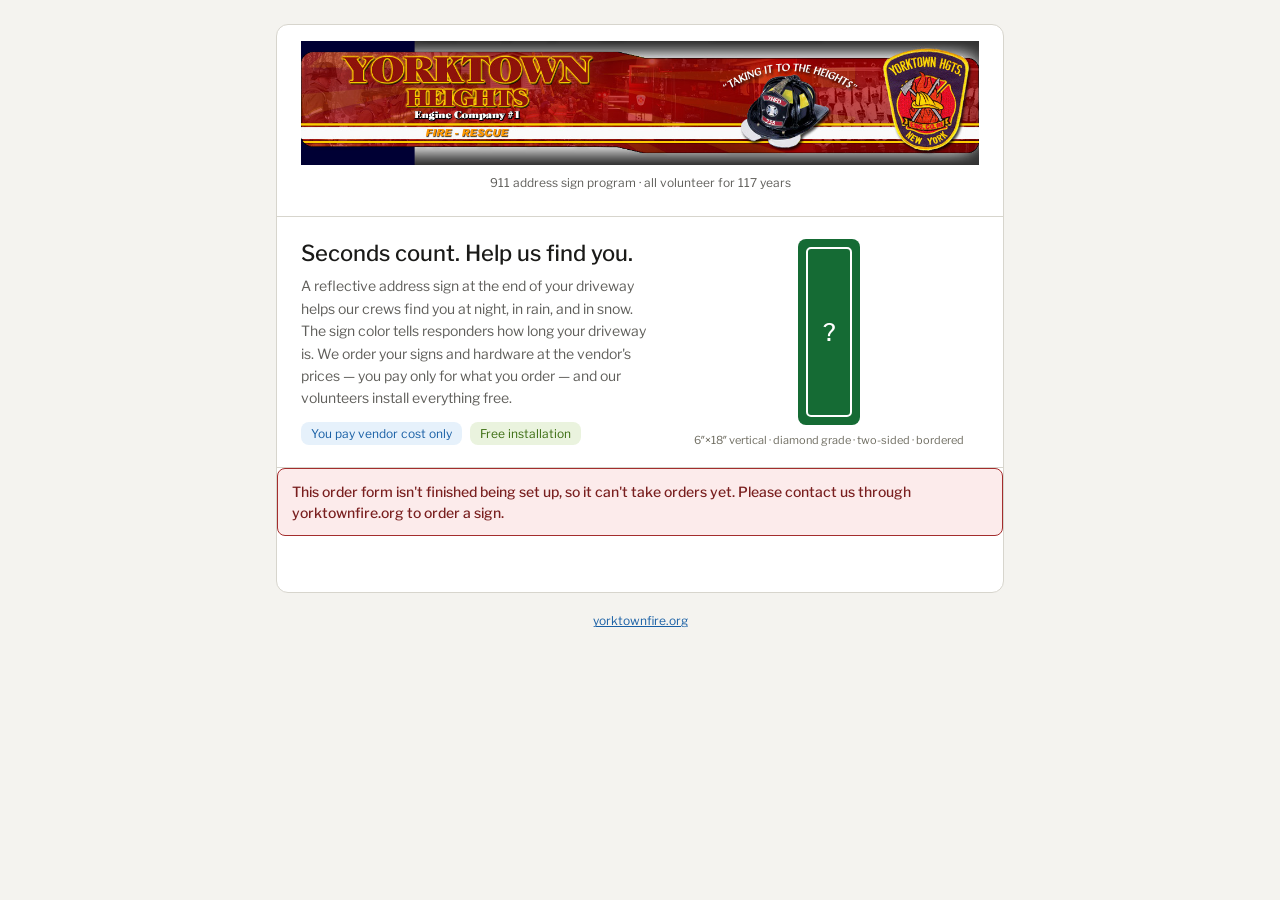
==== commit ab4d4bac: "Revert to the light theme, keep the banner, set Libre Franklin Alex found the dark navy/gold version" ====
--- a/index.html
+++ b/index.html
@@ -8,7 +8,7 @@
 <link rel="icon" href="data:image/svg+xml,%3Csvg xmlns='http://www.w3.org/2000/svg' viewBox='0 0 32 32'%3E%3Crect x='10' y='2' width='12' height='28' rx='2' fill='%23156B34'/%3E%3Crect x='12' y='4' width='8' height='24' rx='1' fill='none' stroke='%23fff' stroke-width='1.5'/%3E%3C/svg%3E">
 <link rel="preconnect" href="https://fonts.googleapis.com">
 <link rel="preconnect" href="https://fonts.gstatic.com" crossorigin>
-<link rel="stylesheet" href="https://fonts.googleapis.com/css2?family=Alfa+Slab+One&family=Montserrat:wght@400;600;700;800&family=Playfair+Display:ital,wght@0,600;1,600&display=swap">
+<link rel="stylesheet" href="https://fonts.googleapis.com/css2?family=Libre+Franklin:ital,wght@0,400;0,500;0,600;0,700;1,400&display=swap">
 <link rel="stylesheet" href="css/styles.css">
 </head>
 <body>
@@ -26,21 +26,19 @@
 </div>
 
 <div class="page">
-
-  <img class="banner-img" src="assets/dept-banner.jpg" alt="Yorktown Heights Engine Company #1 — Fire, Rescue">
-  <div class="banner-css">
-    <div class="banner-css-wm">YORKTOWN HEIGHTS<small>ENGINE COMPANY #1</small></div>
-    <img class="banner-css-patch" src="assets/dept-patch.jpg" alt="">
-  </div>
-
-  <p class="tagline"><em>All volunteer for 117 years</em></p>
-  <img class="divider" src="assets/dept-divider.jpg" alt="">
-
-  <div class="content">
+  <div class="card">
+
+    <header class="site-header">
+      <a href="https://www.yorktownfire.org">
+        <img class="site-banner" src="assets/dept-banner.jpg" width="1200" height="220"
+             alt="Yorktown Heights Engine Company #1 — Fire, Rescue">
+      </a>
+      <p class="site-header-tag">911 address sign program &middot; all volunteer for 117 years</p>
+    </header>
 
     <section class="hero">
       <div class="hero-intro">
-        <h1 class="hero-title">Seconds count.<br><span class="hero-title-accent">Help us find you.</span></h1>
+        <h1 class="hero-title">Seconds count. Help us find you.</h1>
         <p class="hero-copy">A reflective address sign at the end of your driveway helps our crews find you at night, in rain, and in snow. The sign color tells responders how long your driveway is. We order your signs and hardware at the vendor's prices &mdash; you pay only for what you order &mdash; and our volunteers install everything free.</p>
         <div class="hero-badges">
           <span class="badge badge-accent">You pay vendor cost only</span>
@@ -58,7 +56,7 @@
     <form id="orderform" class="order-form" novalidate>
 
       <section class="form-section">
-        <div class="section-head"><span class="section-num">01</span><h2 class="section-title">Your sign</h2></div>
+        <h2 class="section-title">1 &middot; Your sign</h2>
 
         <div class="field-row">
           <div class="field field-narrow">
@@ -165,7 +163,7 @@
       </section>
 
       <section class="form-section">
-        <div class="section-head"><span class="section-num">02</span><h2 class="section-title">Property &amp; contact</h2></div>
+        <h2 class="section-title">2 &middot; Property &amp; contact</h2>
 
         <div class="contact-grid">
           <div class="field">
@@ -211,7 +209,7 @@
       </section>
 
       <section class="form-section">
-        <div class="section-head"><span class="section-num">03</span><h2 class="section-title">Your order</h2></div>
+        <h2 class="section-title">3 &middot; Your order</h2>
 
         <div id="summary" class="summary-box" aria-live="polite"></div>
         <p class="price-note">Prices are the sign vendor's current prices<span id="pricesasof"></span> &mdash; we confirm your exact total, including shipping, with you before placing the order.</p>
@@ -255,11 +253,9 @@
       </div>
 
     </form>
-
   </div>
 
   <footer class="site-footer">
-    <p class="site-footer-name">Yorktown Heights Engine Co. No. 1</p>
     <a href="https://www.yorktownfire.org">yorktownfire.org</a>
   </footer>
 </div>
--- a/css/styles.css
+++ b/css/styles.css
@@ -1,52 +1,30 @@
 /* ============================================================
    YHEC1 911 Address Sign Portal — styles
-   Retheme to match yorktownfire.org. Palette, fonts and structure
-   are the binding target in docs/mockup-v5.html — do not redesign.
+   Mobile-first. Colors match approved mockup v4.
    ============================================================ */
 
-/* Fonts (Alfa Slab One, Montserrat 400/600/700/800, Playfair Display
-   italic+upright 600) are loaded via <link> in index.html's <head>, not
-   @import here — @import is render-blocking and would delay first paint. */
-
 :root {
-  /* -- exact department palette -- */
-  --ground: #333;
-  --navy: #000033;
-  --field: #050520;
-  --rule: #2A2A5C;
-  /* Perceivable boundary for form controls specifically — see the
-     input/select/textarea rule below. */
-  --field-border: #5A5A8C;
-  --gold: #FFCC00;
-  --white: #fff;
-  --soft: #E0E0E0;
-  --red: #B3181C;
-  --green: #156B34;
-  --yellow: #E8B60A;
-
-  /* -- utility tones derived from the palette for UI states the mockup's
-     fragment doesn't show (errors, warnings, success). Lightened so each
-     clears AA text contrast on --navy/--field; never used as a fill next to
-     the real sign colours, so they can't be mistaken for a tier. -- */
-  --err: #FF9B9B;
-  --err-bg: #3A0F12;
-  --warn-text: #FFD879;
-  --ok-text: #8FE3A6;
-
-  color-scheme: dark;
-
-  /* -- compatibility aliases --
-     app.js sets a handful of inline styles as a belt-and-braces fallback
-     (see its "donation buttons" comment) using var(--name, <light-theme
-     hex>) so "the correct look renders no matter which class name wins."
-     Defining these names here — instead of leaving them unset — means the
-     var() resolves to the dark theme instead of silently falling through
-     to the old light-theme literal, which inline styles would otherwise
-     win over any class rule in this file. */
-  --border-accent: var(--gold);
-  --bg-accent: var(--gold);
-  --text-accent: var(--navy);
-  --border: var(--rule);
+  --surface-1: #f4f3ef;
+  --surface-2: #fff;
+  --border: #d7d5cd;
+  --border-strong: #b9b7ae;
+  --border-accent: #378ADD;
+  --bg-accent: #E6F1FB;
+  --text-accent: #185FA5;
+  --bg-success: #EAF3DE;
+  --text-success: #3B6D11;
+  --text-primary: #1a1a18;
+  --text-secondary: #5f5e5a;
+  --text-muted: #6e6c60; /* darkened from mockup's #8a887f to clear 4.5:1 AA on white at small sizes */
+  --bg-warning: #FAEEDA;
+  --border-warning: #EF9F27;
+  --text-warning: #854F0B;
+  --text-danger: #A32D2D;
+  --radius: 8px;
+
+  --tier-green: #156B34;
+  --tier-yellow: #E8B60A;
+  --tier-red: #A32D2D;
 }
 
 * { box-sizing: border-box; }
@@ -55,14 +33,13 @@
 
 body {
   margin: 0;
-  font-family: Montserrat, Tahoma, Verdana, Arial, sans-serif;
-  color: var(--white);
-  background: var(--ground);
-  background-image: repeating-linear-gradient(45deg, rgba(255,255,255,.018) 0 2px, transparent 2px 5px);
+  font-family: "Libre Franklin", "Helvetica Neue", Helvetica, Arial, sans-serif;
+  color: var(--text-primary);
+  background: var(--surface-1);
   overflow-x: hidden;
 }
 
-a { color: var(--gold); }
+a { color: var(--text-accent); }
 
 .sr-only {
   position: absolute;
@@ -74,32 +51,24 @@
   border: 0;
 }
 
-/* Native UA hidden semantics beat any author `display` rule below only when
-   nothing more specific overrides it — several rules in this sheet target
-   these same elements by id for layout. Without this, a hidden panel that
-   also has an id-selector `display:flex` rule would render open on load. */
-[hidden] { display: none !important; }
-
-/* focus visibility — every interactive control gets a visible gold ring;
-   the browser default is nearly invisible on this dark ground. */
+/* focus visibility */
 a:focus-visible,
 button:focus-visible,
 input:focus-visible,
 select:focus-visible,
 textarea:focus-visible {
-  outline: 2px solid var(--gold);
+  outline: 3px solid var(--border-accent);
   outline-offset: 2px;
 }
 
 /* ---------- noscript banner ---------- */
 
 .noscript-banner {
-  background: var(--red);
+  background: var(--text-danger);
   color: #fff;
   text-align: center;
   padding: 12px 16px;
   font-size: 14px;
-  border-bottom: 3px solid var(--gold);
 }
 .noscript-banner a { color: #fff; text-decoration: underline; }
 
@@ -114,238 +83,131 @@
   overflow: hidden;
 }
 
-/* ---------- page shell ---------- */
+/* ---------- layout shell ---------- */
 
 .page {
-  max-width: 1000px;
+  max-width: 760px;
   margin: 0 auto;
-}
-
-/* ---------- banner ---------- */
-
-.banner-img {
+  padding: 12px;
+}
+
+.card {
+  background: var(--surface-2);
+  border: 0.5px solid var(--border);
+  border-radius: 12px;
+  overflow: hidden;
+}
+
+/* ---------- header ---------- */
+
+.site-header {
+  border-bottom: 0.5px solid var(--border);
+}
+
+/* The department's own banner, linked back to their site. Width/height are
+   on the <img> so the space is reserved before it loads and the page doesn't
+   jump. It scales with the card at every width — no separate mobile
+   treatment, since this is the masthead residents recognise. */
+.site-banner {
   display: block;
   width: 100%;
   height: auto;
-  border-bottom: 3px solid var(--gold);
-}
-
-.banner-css {
-  display: none;
-  background: linear-gradient(180deg, #7E0E11, var(--red) 45%, #6E0C0F);
-  border-bottom: 3px solid var(--gold);
-  padding: 14px 16px;
+}
+
+.site-header-tag {
+  margin: 0;
+  padding: 10px 16px;
+  font-size: 12px;
+  color: var(--text-secondary);
+  text-align: center;
+}
+
+/* ---------- hero ---------- */
+
+.hero {
+  display: flex;
+  flex-direction: column-reverse;
+  gap: 20px;
+  padding: 20px 16px;
+  border-bottom: 0.5px solid var(--border);
+}
+
+.hero-title {
+  margin: 0 0 8px;
+  font-size: 20px;
+  font-weight: 500;
+  line-height: 1.25;
+}
+
+.hero-copy {
+  margin: 0 0 12px;
+  font-size: 14px;
+  color: var(--text-secondary);
+  line-height: 1.6;
+}
+
+.hero-badges {
+  display: flex;
+  gap: 8px;
+  flex-wrap: wrap;
+}
+
+.badge {
+  font-size: 12px;
+  padding: 4px 10px;
+  border-radius: var(--radius);
+}
+.badge-accent { background: var(--bg-accent); color: var(--text-accent); }
+.badge-success { background: var(--bg-success); color: var(--text-success); }
+
+.hero-preview {
+  text-align: center;
+}
+
+.preview-wrap {
+  display: flex;
+  justify-content: center;
   align-items: center;
-  justify-content: space-between;
-  gap: 12px;
-}
-.banner-css-wm {
-  font-family: 'Alfa Slab One', Georgia, serif;
-  font-size: 23px;
-  line-height: 1;
-  color: var(--gold);
-  text-shadow: 2px 2px 0 #4A0709, -1px -1px 0 #4A0709, 1px -1px 0 #4A0709, -1px 1px 0 #4A0709;
-}
-.banner-css-wm small {
-  display: block;
-  font-family: Montserrat, Tahoma, Verdana, Arial, sans-serif;
-  font-size: 9px;
-  font-weight: 700;
-  letter-spacing: .28em;
-  color: var(--white);
-  text-shadow: none;
-  margin-top: 5px;
-}
-.banner-css-patch {
-  width: 52px;
-  height: auto;
-  border: 0;
-  border-radius: 4px;
-  flex: none;
-}
-
-@media (max-width: 639px) {
-  .banner-img { display: none; }
-  .banner-css { display: flex; }
-}
-
-/* ---------- tagline + divider ---------- */
-
-.tagline {
-  text-align: center;
-  padding: 22px 16px 4px;
-  margin: 0;
-}
-.tagline em {
-  font-family: 'Playfair Display', Georgia, serif;
-  font-style: italic;
-  font-weight: 600;
-  font-size: clamp(18px, 5.2vw, 24px);
-}
-
-.divider {
-  display: block;
-  width: 100%;
-  max-width: 760px;
-  height: auto;
-  margin: 10px auto 22px;
-  opacity: .9;
-}
-
-/* ---------- content wrapper ---------- */
-
-.content {
-  padding: 0 14px 26px;
-}
-
-/* ---------- hero ---------- */
-
-.hero {
-  background: var(--navy);
-  border: 1px solid var(--rule);
-  border-radius: 6px;
-  padding: 22px 18px;
+  min-height: 190px;
+}
+
+.sign-preview {
+  background: var(--tier-green);
+  border-radius: 8px;
+  padding: 8px;
+  display: flex;
+  align-items: center;
+  justify-content: center;
+  box-sizing: border-box;
+}
+
+/* Both real signs are 1:3 — 6"×18" vertical, 18"×6" horizontal. Sizing the
+   preview to the true proportion keeps the number band centred in the sign
+   the way it is actually printed, rather than floating at one end. */
+.sign-preview-v { width: 62px; height: 186px; }
+.sign-preview-h { width: 186px; height: 62px; }
+
+.preview-caption {
+  margin: 6px 0 0;
+  font-size: 11px;
+  color: var(--text-muted);
+}
+
+/* ---------- form shell ---------- */
+
+.order-form {
+  padding: 20px 16px;
   display: flex;
   flex-direction: column;
   gap: 20px;
 }
 
-.hero-title {
-  font-family: 'Playfair Display', Georgia, serif;
-  font-weight: 600;
-  font-size: 26px;
-  line-height: 1.12;
-  margin: 0 0 12px;
-}
-.hero-title-accent {
-  display: inline-block;
-  font-style: italic;
-  color: var(--gold);
-}
-
-.hero-copy {
-  font-size: 13.5px;
-  line-height: 1.7;
-  color: var(--soft);
-  margin: 0 0 16px;
-  max-width: 46ch;
-}
-
-.hero-badges {
-  display: flex;
-  gap: 8px;
-  flex-wrap: wrap;
-}
-
-.badge {
-  font-size: 10.5px;
-  font-weight: 700;
-  letter-spacing: .12em;
-  text-transform: uppercase;
-  border: 1px solid var(--gold);
-  color: var(--gold);
-  border-radius: 3px;
-  padding: 6px 11px;
-  background: transparent;
-}
-
-.hero-preview {
-  text-align: center;
-}
-
-.preview-wrap {
-  display: flex;
-  justify-content: center;
-  align-items: center;
-  min-height: 210px;
-}
-
-/* app.js owns background + innerHTML on every render (className is fully
-   reassigned too), so nothing here targets #signprev's inline styles or
-   JS-inserted children — only the container shape/shadow and a pseudo-
-   element sweep, which survive innerHTML replacement because they aren't
-   real DOM children. */
-.sign-preview {
-  position: relative;
-  overflow: hidden;
-  background: var(--green);
-  border-radius: 5px;
-  padding: 8px;
-  display: flex;
-  align-items: center;
-  justify-content: center;
-  box-shadow: 0 0 0 1px rgba(255,255,255,.2), 0 20px 40px -18px #000;
-}
-
-/* Real sign proportions, 1:3 — do not change; app.js selects these classes
-   by name and depends on the exact dimensions. */
-.sign-preview-v { width: 62px; height: 186px; }
-.sign-preview-h { width: 186px; height: 62px; }
-
-.sign-preview::after {
-  content: "";
-  position: absolute;
-  inset: 0;
-  pointer-events: none;
-  background: linear-gradient(105deg, transparent 34%, rgba(255,255,255,.6) 50%, transparent 66%);
-  transform: translateX(-130%);
-  animation: sweep 5.6s cubic-bezier(.5,0,.3,1) .6s infinite;
-}
-@keyframes sweep {
-  0% { transform: translateX(-130%); }
-  22% { transform: translateX(130%); }
-  100% { transform: translateX(130%); }
-}
-@media (prefers-reduced-motion: reduce) {
-  .sign-preview::after { animation: none; opacity: 0; }
-}
-
-.preview-caption {
-  margin: 8px 0 0;
-  font-size: 11px;
-  color: var(--soft);
-}
-
-/* ---------- form shell ---------- */
-
-.order-form {
-  display: flex;
-  flex-direction: column;
-  gap: 18px;
-  margin-top: 18px;
-}
-
-.form-section {
-  min-width: 0;
-  background: var(--navy);
-  border: 1px solid var(--rule);
-  border-radius: 6px;
-  padding: 20px 18px;
-}
-
-.section-head {
-  display: flex;
-  align-items: center;
-  gap: 10px;
-  margin: 0 0 16px;
-  padding-bottom: 11px;
-  border-bottom: 1px solid var(--rule);
-}
-.section-num {
-  background: var(--gold);
-  color: var(--navy);
-  font-size: 11px;
-  font-weight: 800;
-  padding: 3px 8px;
-  border-radius: 3px;
-  flex: none;
-}
+.form-section { min-width: 0; }
+
 .section-title {
-  margin: 0;
-  font-size: 12px;
-  letter-spacing: .2em;
-  text-transform: uppercase;
-  font-weight: 700;
+  margin: 0 0 8px;
+  font-size: 14px;
+  font-weight: 500;
 }
 
 /* ---------- generic field styles ---------- */
@@ -353,32 +215,24 @@
 label { cursor: pointer; }
 
 .field-label {
-  font-size: 10px;
-  letter-spacing: .1em;
-  text-transform: uppercase;
-  color: var(--gold);
-  font-weight: 700;
+  font-size: 13px;
+  color: var(--text-secondary);
   display: block;
-  margin-bottom: 7px;
+  margin-bottom: 4px;
   cursor: default;
 }
 
 input, select, textarea, button {
   font: inherit;
-  padding: 11px 13px;
-  /* --rule is right for panel edges but only reaches ~1.9:1 against --field,
-     under WCAG 1.4.11's 3:1 for control boundaries — a resident could not
-     reliably see where a field starts. --field-border clears 3.1:1. */
-  border: 1px solid var(--field-border);
-  border-radius: 3px;
-  background: var(--field);
-  color: var(--white);
+  padding: 7px 10px;
+  border: 1px solid var(--border-strong);
+  border-radius: 8px;
+  background: #fff;
+  color: var(--text-primary);
 }
 
 input, select, textarea {
   width: 100%;
-  font-size: 16px;
-  font-weight: 600;
 }
 
 /* Radios and checkboxes must keep their intrinsic size — the 100% width
@@ -388,14 +242,11 @@
   width: auto;
   padding: 0;
   flex: none;
-  accent-color: var(--gold);
 }
 
 textarea {
   min-height: 68px;
   resize: vertical;
-  font-size: 14px;
-  font-weight: 400;
 }
 
 button { cursor: pointer; }
@@ -406,7 +257,7 @@
   margin: 0 0 12px;
 }
 
-.field { margin-bottom: 14px; }
+.field { margin-bottom: 12px; }
 .field:last-child { margin-bottom: 0; }
 .field-full { width: 100%; }
 .field-medium { max-width: 220px; width: 100%; }
@@ -415,8 +266,8 @@
 .field-row {
   display: flex;
   flex-direction: column;
-  gap: 14px;
-  margin-bottom: 14px;
+  gap: 12px;
+  margin-bottom: 12px;
 }
 /* The row's own gap spaces these, so .field's bottom margin would double it
    when stacked — and when side by side it desyncs the two columns, because
@@ -426,12 +277,12 @@
 .warn-text {
   margin: -4px 0 12px;
   font-size: 12px;
-  color: var(--warn-text);
-}
-
-.muted { color: var(--soft); opacity: .8; }
-
-.required-mark { color: var(--err); }
+  color: var(--text-warning);
+}
+
+.muted { color: var(--text-muted); }
+
+.required-mark { color: var(--text-danger); }
 
 /* ---------- radio / checkbox groups ---------- */
 
@@ -445,27 +296,14 @@
   display: flex;
   gap: 8px;
   align-items: center;
-  justify-content: center;
-  border: 1px solid var(--rule);
-  border-radius: 3px;
-  background: var(--field);
-  padding: 13px 8px;
-  font-size: 11px;
-  font-weight: 700;
-  letter-spacing: .06em;
-  text-transform: uppercase;
-  color: var(--soft);
+  border: 0.5px solid var(--border);
+  border-radius: var(--radius);
+  padding: 8px 12px;
+  font-size: 13px;
+  /* Match the height of a text input so these line up with the house-number
+     box when the two sit side by side. */
   min-height: 35px;
   box-sizing: border-box;
-}
-.radio-option:has(input:checked) {
-  background: var(--gold);
-  border-color: var(--gold);
-  color: var(--navy);
-}
-.radio-option:has(input:focus-visible) {
-  outline: 2px solid var(--gold);
-  outline-offset: 2px;
 }
 
 .radio-fieldset { margin-bottom: 0; }
@@ -482,19 +320,10 @@
   display: flex;
   gap: 8px;
   align-items: center;
-  border: 1px solid var(--rule);
-  border-radius: 3px;
-  background: var(--field);
-  padding: 12px 11px;
-  font-size: 13px;
-}
-.tier-option:has(input:checked) {
-  border-color: var(--gold);
-  background: #0D0D33;
-}
-.tier-option:has(input:focus-visible) {
-  outline: 2px solid var(--gold);
-  outline-offset: 2px;
+  border: 0.5px solid var(--border);
+  border-radius: var(--radius);
+  padding: 10px 12px;
+  font-size: 13px;
 }
 
 .tier-swatch {
@@ -503,67 +332,62 @@
   border-radius: 3px;
   flex: none;
 }
-.tier-swatch-green { background: var(--green); }
-.tier-swatch-yellow { background: var(--yellow); }
-.tier-swatch-red { background: var(--red); }
+.tier-swatch-green { background: var(--tier-green); }
+.tier-swatch-yellow { background: var(--tier-yellow); }
+.tier-swatch-red { background: var(--tier-red); }
 
 /* "Not sure" has no colour yet, so its swatch carries a question mark
    instead of standing in for a sign the resident would actually receive. */
 .tier-swatch-unsure {
-  background: #666;
-  color: var(--white);
+  background: #B4B2A9;
+  color: #2C2C2A;
   font-size: 10px;
-  font-weight: 700;
+  font-weight: 500;
   line-height: 14px;
   text-align: center;
 }
 
 .measure-note {
   margin-top: 10px;
-  background: var(--field);
-  border: 1px solid var(--rule);
-  border-radius: 3px;
+  background: var(--surface-1);
+  border-radius: var(--radius);
   padding: 12px 14px;
-  font-size: 12.5px;
-  color: var(--soft);
+  font-size: 13px;
+  color: var(--text-secondary);
   line-height: 1.55;
 }
 
 .measure-note-line { display: block; margin-top: 6px; }
 
 /* A sign on the wrong post marks the wrong place, so this constraint is
-   stated up front rather than left for the crew to discover on arrival.
-   Amber (the sign-yellow token) reads as caution without inventing a new
-   colour outside the department palette. */
+   stated up front rather than left for the crew to discover on arrival. */
 .mount-rule {
-  background: var(--field);
-  border: 1px solid var(--yellow);
-  border-left: 3px solid var(--yellow);
-  border-radius: 3px;
+  background: var(--bg-warning);
+  border: 0.5px solid var(--border-warning);
+  border-radius: var(--radius);
   padding: 12px 14px;
   margin-bottom: 10px;
-  font-size: 12.5px;
+  font-size: 13px;
   line-height: 1.55;
 }
 
 .mount-rule-head {
-  font-weight: 700;
-  color: var(--warn-text);
+  font-weight: 500;
+  color: var(--text-warning);
 }
 
 .mount-rule-body {
   display: block;
-  color: var(--soft);
+  color: var(--text-secondary);
   margin-top: 4px;
 }
 
-.mount-rule-body strong { font-weight: 700; color: var(--white); }
+.mount-rule-body strong { font-weight: 500; color: var(--text-primary); }
 
 .mount-hint {
   margin: 8px 0 0;
   font-size: 12px;
-  color: var(--soft);
-  opacity: .85;
+  color: var(--text-muted);
   line-height: 1.5;
 }
 
@@ -571,23 +395,22 @@
    listing them records who to expect — it does not order their signs. */
 .shared-prompt {
   margin-top: 10px;
-  background: var(--field);
-  border: 1px solid var(--rule);
-  border-radius: 3px;
+  background: var(--surface-1);
+  border-radius: var(--radius);
   padding: 12px 14px;
-  font-size: 12.5px;
+  font-size: 13px;
   line-height: 1.55;
 }
 
 .shared-prompt-head {
   margin: 0;
-  font-weight: 700;
-  color: var(--white);
+  font-weight: 500;
+  color: var(--text-primary);
 }
 
 .shared-prompt-body {
   margin: 4px 0 0;
-  color: var(--soft);
+  color: var(--text-secondary);
 }
 
 .shared-prompt-linkrow {
@@ -599,37 +422,26 @@
 }
 
 .shared-prompt-link {
-  font-family: Menlo, Consolas, monospace;
-  font-size: 12px;
-  background: var(--navy);
-  border: 1px solid var(--rule);
-  border-radius: 3px;
+  font-size: 12px;
+  background: var(--surface-2);
+  border: 0.5px solid var(--border);
+  border-radius: var(--radius);
   padding: 5px 9px;
-  color: var(--soft);
   word-break: break-all;
 }
 
 .shared-prompt-copy {
   font-size: 12px;
-  font-weight: 700;
-  padding: 6px 12px;
+  padding: 5px 12px;
   white-space: nowrap;
-  background: var(--rule);
-  border-color: var(--rule);
-  color: var(--white);
-}
-.shared-prompt-copy:hover { background: var(--gold); border-color: var(--gold); color: var(--navy); }
-
-.tier-copy { line-height: 1.3; color: var(--white); font-size: 13px; font-weight: 600; }
+}
+
+.tier-copy { line-height: 1.3; }
 
 .tier-sub {
   display: block;
   font-size: 11px;
-  color: var(--soft);
-  font-weight: 500;
-  text-transform: uppercase;
-  letter-spacing: .06em;
-  margin-top: 1px;
+  color: var(--text-muted);
 }
 
 .conditional { margin-top: 10px; }
@@ -639,36 +451,33 @@
   gap: 10px;
   align-items: flex-start;
   margin-top: 10px;
-  background: var(--field);
-  border: 1px solid var(--rule);
-  border-radius: 3px;
-  padding: 12px 14px;
-  font-size: 13px;
-  color: var(--white);
+  background: var(--surface-1);
+  border-radius: var(--radius);
+  padding: 10px 14px;
+  font-size: 13px;
 }
 .checkbox-row input { width: auto; margin-top: 2px; flex: none; }
 
 .checkbox-sub {
   display: block;
   font-size: 12px;
-  color: var(--soft);
-  margin-top: 4px;
-  line-height: 1.5;
+  color: var(--text-secondary);
+  margin-top: 2px;
 }
 
 .checkbox-tip {
-  font-weight: 700;
-  color: var(--gold);
-}
-
-/* Optional blue-relay-marker offer. Gold-accented rather than plain like the
+  font-weight: 500;
+  color: var(--text-primary);
+}
+
+/* Optional blue-relay-marker offer. Tinted rather than plain like the
    shared-driveway row, because this one costs money and should read as an
    offer the resident consciously accepts, not another checkbox to skim. */
 .marker-offer {
   margin-top: 10px;
-  background: var(--field);
-  border: 1px solid var(--gold);
-  border-radius: 3px;
+  background: var(--bg-accent);
+  border: 0.5px solid var(--border-accent);
+  border-radius: var(--radius);
   padding: 12px 14px;
 }
 
@@ -682,23 +491,22 @@
 .marker-offer-label input { width: auto; margin-top: 3px; flex: none; }
 
 .marker-offer-head {
-  font-weight: 700;
-  color: var(--gold);
+  font-weight: 500;
+  color: var(--text-accent);
 }
 
 .marker-offer-body {
   display: block;
   font-size: 12px;
-  color: var(--soft);
-  margin-top: 4px;
+  color: var(--text-secondary);
+  margin-top: 3px;
   line-height: 1.5;
 }
 
 .marker-offer-detail {
   display: block;
   font-size: 12px;
-  color: var(--soft);
-  opacity: .85;
+  color: var(--text-muted);
   margin-top: 4px;
 }
 
@@ -707,19 +515,19 @@
 .contact-grid {
   display: grid;
   grid-template-columns: 1fr;
-  gap: 14px;
-  margin-bottom: 14px;
+  gap: 10px;
+  margin-bottom: 10px;
 }
 .contact-grid .field { margin-bottom: 0; }
 
-.contact-method-fieldset { margin-bottom: 14px; }
+.contact-method-fieldset { margin-bottom: 10px; }
 
 .contact-method-row {
   display: flex;
   gap: 16px;
   flex-wrap: wrap;
   font-size: 13px;
-  color: var(--soft);
+  color: var(--text-secondary);
 }
 
 .radio-inline {
@@ -735,33 +543,29 @@
   align-items: center;
   margin-top: 10px;
   font-size: 13px;
-  color: var(--soft);
+  color: var(--text-secondary);
 }
 .checkbox-inline input { width: auto; flex: none; }
 
 /* ---------- section 3: order summary ---------- */
 
 .summary-box {
-  background: var(--field);
-  border: 1px solid var(--rule);
-  border-radius: 3px;
-  padding: 13px 14px;
-  font-size: 13px;
-  color: var(--soft);
-}
-.summary-box > div span:last-child { color: var(--white); }
+  background: var(--surface-1);
+  border-radius: var(--radius);
+  padding: 12px 16px;
+  font-size: 13px;
+}
 
 .price-note {
-  margin: 8px 0 0;
-  font-size: 12px;
-  color: var(--soft);
-  opacity: .8;
+  margin: 6px 0 0;
+  font-size: 12px;
+  color: var(--text-muted);
 }
 
 .donation-intro {
-  margin: 18px 0 8px;
-  font-size: 13px;
-  color: var(--soft);
+  margin: 16px 0 6px;
+  font-size: 13px;
+  color: var(--text-secondary);
 }
 
 .donation-tiers {
@@ -771,48 +575,40 @@
 }
 
 .donation-btn {
-  font-size: 12px;
-  font-weight: 700;
-  letter-spacing: .04em;
-  padding: 9px 14px;
-  background: var(--field);
-  color: var(--soft);
-  border: 1px solid var(--rule);
-}
-
-.donation-btn.selected,
-.donation-btn.don-active {
-  border-color: var(--gold);
-  background: var(--gold);
-  color: var(--navy);
+  font-size: 13px;
+}
+
+.donation-btn.selected {
+  border-color: var(--border-accent);
+  background: var(--bg-accent);
+  color: var(--text-accent);
 }
 
 .total-line {
-  margin: 16px 0 0;
-  font-size: 13px;
-  color: var(--soft);
+  margin: 12px 0 0;
+  font-size: 13px;
+  color: var(--text-secondary);
 }
 .total-line #total {
-  font-weight: 800;
-  font-size: 16px;
-  color: var(--gold);
+  font-weight: 500;
+  color: var(--text-primary);
 }
 
 /* ---------- errors ---------- */
 
 .field-err {
-  margin: 6px 0 0;
-  font-size: 12px;
-  color: var(--err);
-  font-weight: 600;
+  margin: 4px 0 0;
+  font-size: 12px;
+  color: var(--text-danger);
 }
 
 .form-err {
-  background: var(--err-bg);
-  border: 1px solid var(--err);
-  color: var(--err);
-  border-radius: 3px;
-  padding: 12px 14px;
+  background: var(--bg-success);
+  background: #FBEAEA;
+  border: 1px solid var(--text-danger);
+  color: var(--text-danger);
+  border-radius: var(--radius);
+  padding: 10px 14px;
   font-size: 13px;
 }
 .form-err ul { margin: 4px 0 0; padding-left: 18px; }
@@ -824,22 +620,17 @@
   flex-direction: column;
   align-items: flex-start;
   gap: 10px;
-  border-top: 1px solid var(--rule);
-  padding-top: 18px;
-  margin-top: 4px;
+  border-top: 0.5px solid var(--border);
+  padding-top: 16px;
 }
 
 .submit-btn {
-  width: 100%;
-  background: var(--red);
+  background: var(--text-danger);
   color: #fff;
-  border: 2px solid var(--gold);
-  border-radius: 4px;
-  padding: 15px;
-  font-size: 12.5px;
-  font-weight: 800;
-  letter-spacing: .18em;
-  text-transform: uppercase;
+  border: none;
+  padding: 10px 20px;
+  font-weight: 500;
+  border-radius: var(--radius);
 }
 .submit-btn:disabled {
   opacity: 0.6;
@@ -848,82 +639,91 @@
 
 .submit-help {
   font-size: 12px;
-  color: var(--soft);
-  opacity: .85;
+  color: var(--text-muted);
 }
 
 /* ---------- success / soft panels ---------- */
 
 .success-panel,
 .soft-panel {
-  border-radius: 6px;
-  padding: 18px;
-  background: var(--navy);
-  border: 1px solid var(--rule);
-}
-
-.success-panel { border-left: 3px solid var(--green); }
+  border-radius: var(--radius);
+  padding: 16px;
+}
+
+.success-panel {
+  background: var(--bg-success);
+  border: 1px solid var(--text-success);
+}
 .success-heading {
   margin: 0 0 8px;
-  font-size: 17px;
-  color: var(--ok-text);
-  font-family: 'Playfair Display', Georgia, serif;
-  font-weight: 600;
-  font-style: italic;
-}
-.success-orderid { margin: 0 0 10px; font-size: 14px; color: var(--white); }
-.success-orderid strong { color: var(--gold); }
-.success-items { margin: 0 0 12px; padding-left: 18px; font-size: 13px; color: var(--soft); }
-.success-next { margin: 0 0 8px; font-size: 13px; color: var(--soft); }
-.success-next strong { color: var(--white); }
-.success-paylink { margin: 8px 0 0; font-size: 13px; color: var(--white); }
-
-.soft-panel { border-left: 3px solid var(--yellow); }
+  font-size: 16px;
+  color: var(--text-success);
+}
+.success-orderid { margin: 0 0 10px; font-size: 14px; }
+.success-items { margin: 0 0 12px; padding-left: 18px; font-size: 13px; }
+.success-next { margin: 0 0 8px; font-size: 13px; color: var(--text-secondary); }
+.success-paylink { margin: 8px 0 0; font-size: 13px; }
+
+.soft-panel {
+  background: #FFF8E6;
+  border: 1px solid var(--text-warning);
+}
 .soft-heading {
   margin: 0 0 8px;
-  font-size: 17px;
-  color: var(--warn-text);
-  font-family: 'Playfair Display', Georgia, serif;
-  font-weight: 600;
-  font-style: italic;
-}
-.soft-panel p { margin: 0; font-size: 13px; color: var(--soft); }
-.soft-panel-strong { margin-top: 8px !important; color: var(--white) !important; }
-.soft-panel-strong strong { font-weight: 700; color: var(--warn-text); }
+  font-size: 16px;
+  color: var(--text-warning);
+}
+.soft-panel p { margin: 0; font-size: 13px; color: var(--text-secondary); }
+.soft-panel-strong { margin-top: 8px !important; color: var(--text-primary) !important; }
+.soft-panel-strong strong { font-weight: 500; }
 
 /* ---------- footer ---------- */
 
 .site-footer {
   text-align: center;
-  padding: 18px;
-  border-top: 1px solid var(--rule);
-  font-size: 11px;
-  color: var(--soft);
-}
-.site-footer-name { margin: 0 0 4px; }
-.site-footer a { color: var(--gold); }
+  padding: 20px 12px 32px;
+  font-size: 12px;
+  color: var(--text-muted);
+}
+.site-footer a { display: block; margin-bottom: 4px; }
+.site-footer p { margin: 0; }
 
 /* ============================================================
-   Responsive — single breakpoint at 640px, matching the banner swap
+   Responsive — desktop breakpoint (~680px)
    ============================================================ */
 
-@media (min-width: 640px) {
-  .content { padding: 0 24px 30px; }
+@media (min-width: 680px) {
+  .page { padding: 24px 16px; }
+
+  .site-header {
+    flex-direction: row;
+    justify-content: space-between;
+    align-items: center;
+    padding: 16px 24px;
+  }
+  .site-header-link { align-self: center; }
 
   .hero {
     flex-direction: row;
     align-items: center;
-    padding: 26px;
-    gap: 24px;
+    padding: 20px 24px;
   }
-  .hero-intro { flex: 1; min-width: 0; }
-  /* Fixed width so the intro copy never reflows when orientation toggles
-     changes the preview's aspect ratio. */
+  .hero-intro { flex: 1; }
+  /* Fixed at the width of the widest state (the horizontal caption, which is
+     longer than the vertical one) so the intro paragraph never rewraps when
+     the orientation changes. Sizing to content let the column breathe by
+     14px and reflowed the copy on every toggle. */
   .hero-preview { flex: 0 0 300px; width: 300px; }
-  .hero-title { font-size: 32px; }
+  .hero-title { font-size: 22px; }
+
+  .order-form { padding: 20px 24px; }
 
   .field-row {
     flex-direction: row;
+    /* Top-aligned so the two labels share a line. flex-end aligned the
+       margin boxes instead, and .field's 12px bottom margin (which
+       .radio-fieldset zeroed out) shoved the house-number input up by
+       exactly that much. */
     align-items: flex-start;
     flex-wrap: wrap;
   }
@@ -931,7 +731,7 @@
   .field-wide { flex: 1; min-width: 210px; }
 
   .tier-grid {
-    grid-template-columns: repeat(4, 1fr);
+    grid-template-columns: repeat(auto-fit, minmax(170px, 1fr));
   }
 
   .contact-grid {
@@ -942,5 +742,4 @@
     flex-direction: row;
     align-items: center;
   }
-  .submit-btn { width: auto; }
-}
+}
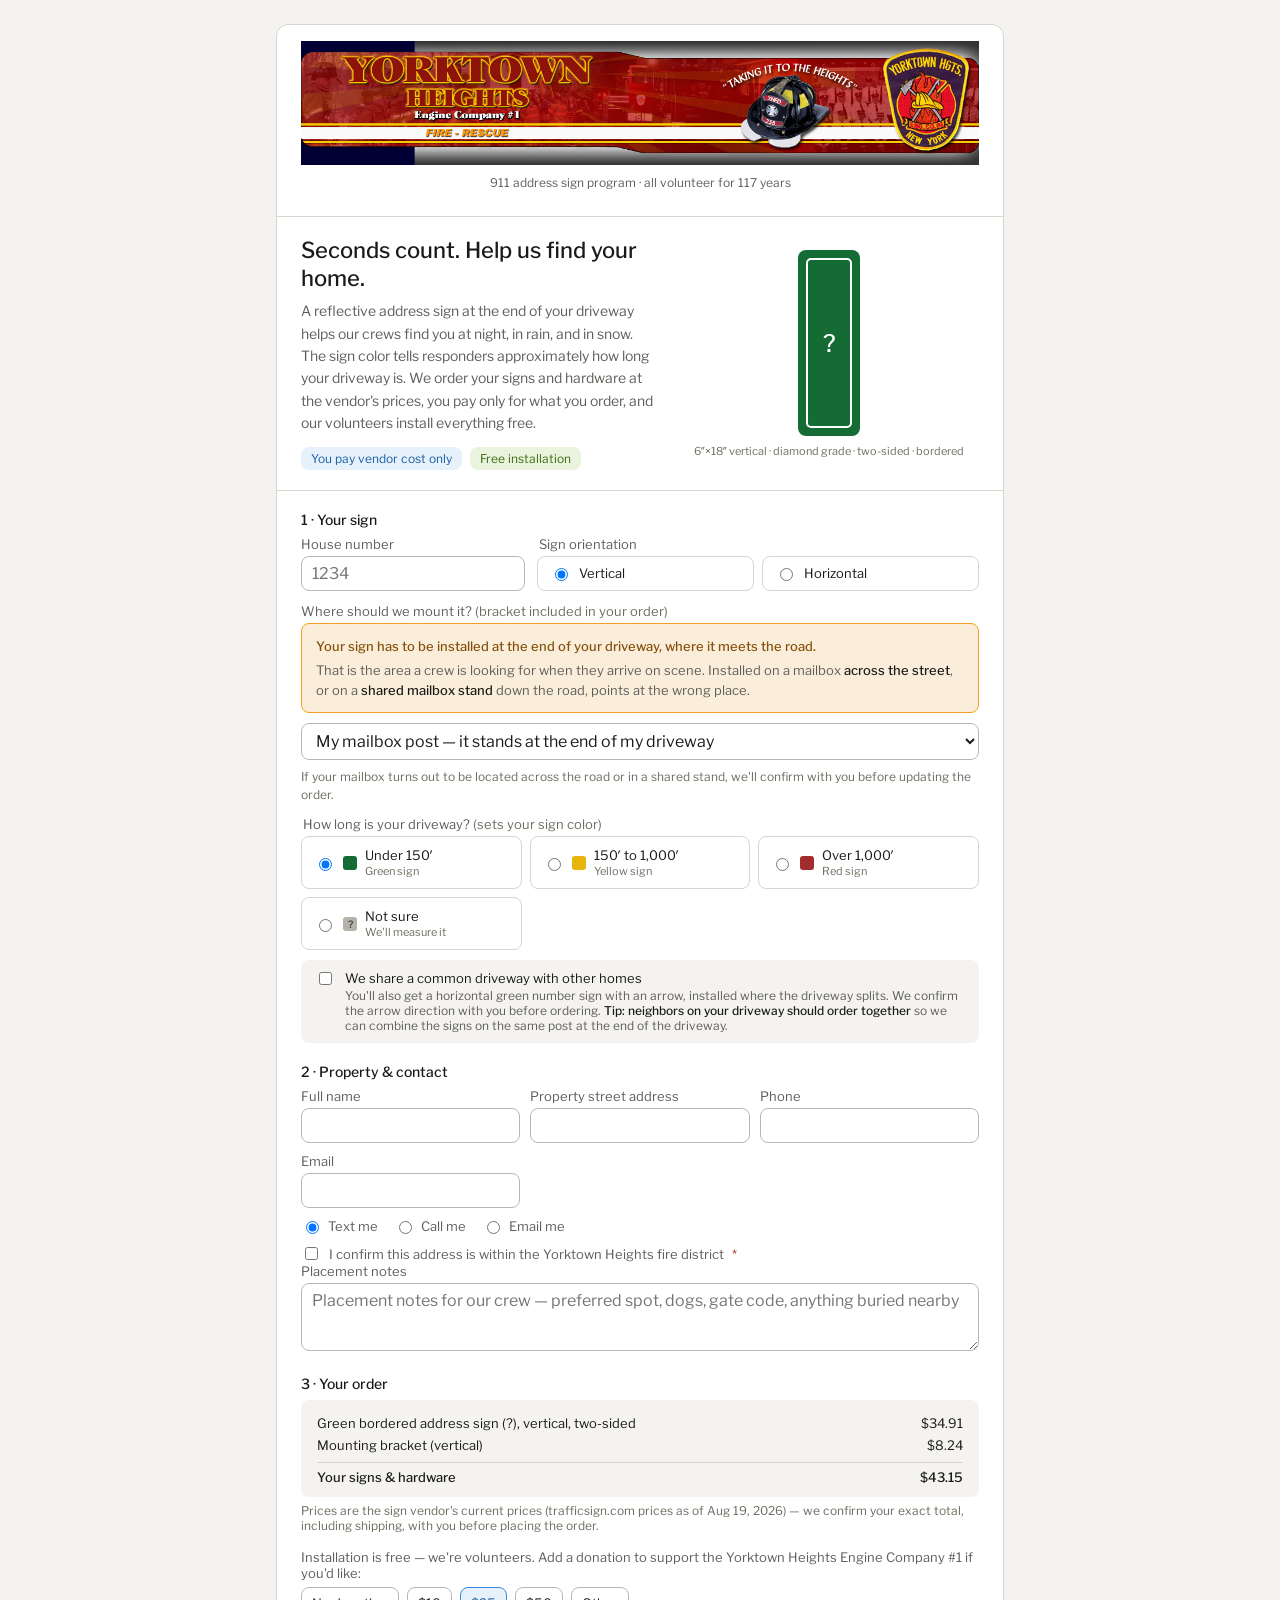
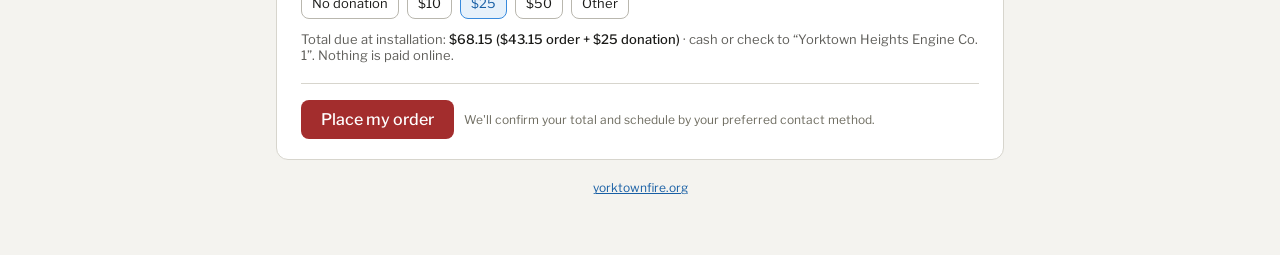
==== commit d781dce6: "Refine hero, mounting, mailbox, marker, and shared-driveway copy Softer/more accurate wording per de" ====
--- a/index.html
+++ b/index.html
@@ -38,8 +38,8 @@
 
     <section class="hero">
       <div class="hero-intro">
-        <h1 class="hero-title">Seconds count. Help us find you.</h1>
-        <p class="hero-copy">A reflective address sign at the end of your driveway helps our crews find you at night, in rain, and in snow. The sign color tells responders how long your driveway is. We order your signs and hardware at the vendor's prices &mdash; you pay only for what you order &mdash; and our volunteers install everything free.</p>
+        <h1 class="hero-title">Seconds count. Help us find your home.</h1>
+        <p class="hero-copy">A reflective address sign at the end of your driveway helps our crews find you at night, in rain, and in snow. The sign color tells responders approximately how long your driveway is. We order your signs and hardware at the vendor's prices, you pay only for what you order, and our volunteers install everything free.</p>
         <div class="hero-badges">
           <span class="badge badge-accent">You pay vendor cost only</span>
           <span class="badge badge-success">Free installation</span>
@@ -83,8 +83,8 @@
         <div class="field field-full">
           <label class="field-label" for="mount">Where should we mount it? <span class="muted">(bracket included in your order)</span></label>
           <div class="mount-rule">
-            <span class="mount-rule-head">Your sign has to stand at the end of your driveway, where it meets the road.</span>
-            <span class="mount-rule-body">That is the exact spot a crew is looking for when they turn in. A sign on a mailbox <strong>across the street</strong>, or on a <strong>shared mailbox stand</strong> down the road, points at the wrong place &mdash; so we can't use either one.</span>
+            <span class="mount-rule-head">Your sign has to be installed at the end of your driveway, where it meets the road.</span>
+            <span class="mount-rule-body">That is the area a crew is looking for when they arrive on scene. Installed on a mailbox <strong>across the street</strong>, or on a <strong>shared mailbox stand</strong> down the road, points at the wrong place.</span>
           </div>
           <select id="mount" name="mount">
             <option value="mailbox">My mailbox post &mdash; it stands at the end of my driveway</option>
@@ -136,7 +136,7 @@
             <input type="checkbox" id="markers" name="markers">
             <span class="marker-offer-copy">
               <span class="marker-offer-head">Add blue relay markers &mdash; <span id="markercount"></span>, <span id="markerprice"></span></span>
-              <span class="marker-offer-body">Recommended for driveways this long. One engine can't push water all the way up a long driveway, so crews relay-pump: one engine at the road, another partway in. These blue markers sit every 1,000 feet and show arriving crews exactly where to set up, instead of guessing in the dark.</span>
+              <span class="marker-offer-body">Recommended for driveways this long. One engine can't pump water all the way up a long driveway, so crews relay-pump: one engine at your home, another every 1000' up the driveway, and one at the road. These blue markers sit every 1,000 feet and show arriving crews exactly where to set up, instead of guessing in the dark.</span>
               <span class="marker-offer-detail" id="markerdetail"></span>
             </span>
           </label>
@@ -145,7 +145,7 @@
         <label class="checkbox-row">
           <input type="checkbox" id="shared" name="shared">
           <span class="checkbox-copy">We share a common driveway with other homes
-            <span class="checkbox-sub">You'll also get a horizontal green number sign with an arrow, installed where the driveway splits. We confirm the arrow direction with you before ordering. <span class="checkbox-tip">Tip: neighbors on your driveway should order together</span> so we can combine the signs at the end of the driveway.</span>
+            <span class="checkbox-sub">You'll also get a horizontal green number sign with an arrow, installed where the driveway splits. We confirm the arrow direction with you before ordering. <span class="checkbox-tip">Tip: neighbors on your driveway should order together</span> so we can combine the signs on the same post at the end of the driveway.</span>
           </span>
         </label>
         <div id="sharedwrap" class="conditional" hidden>
